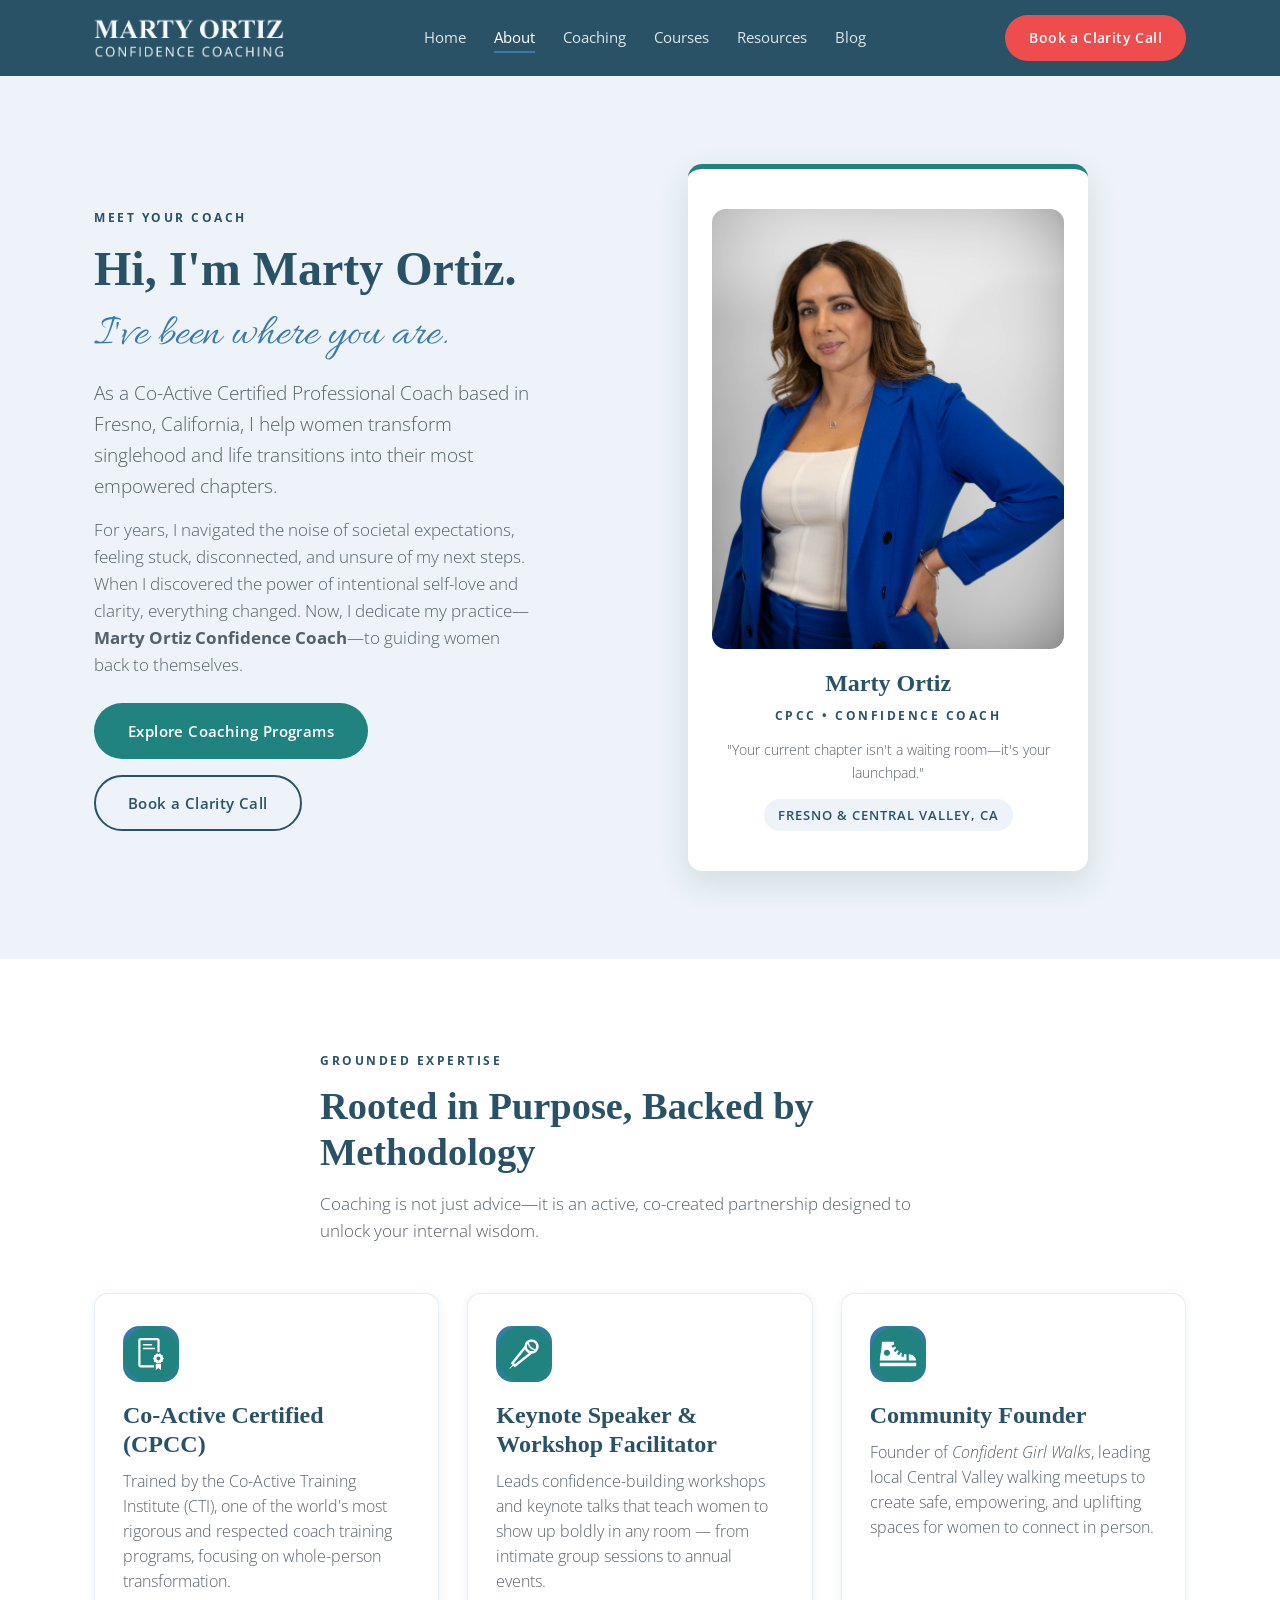
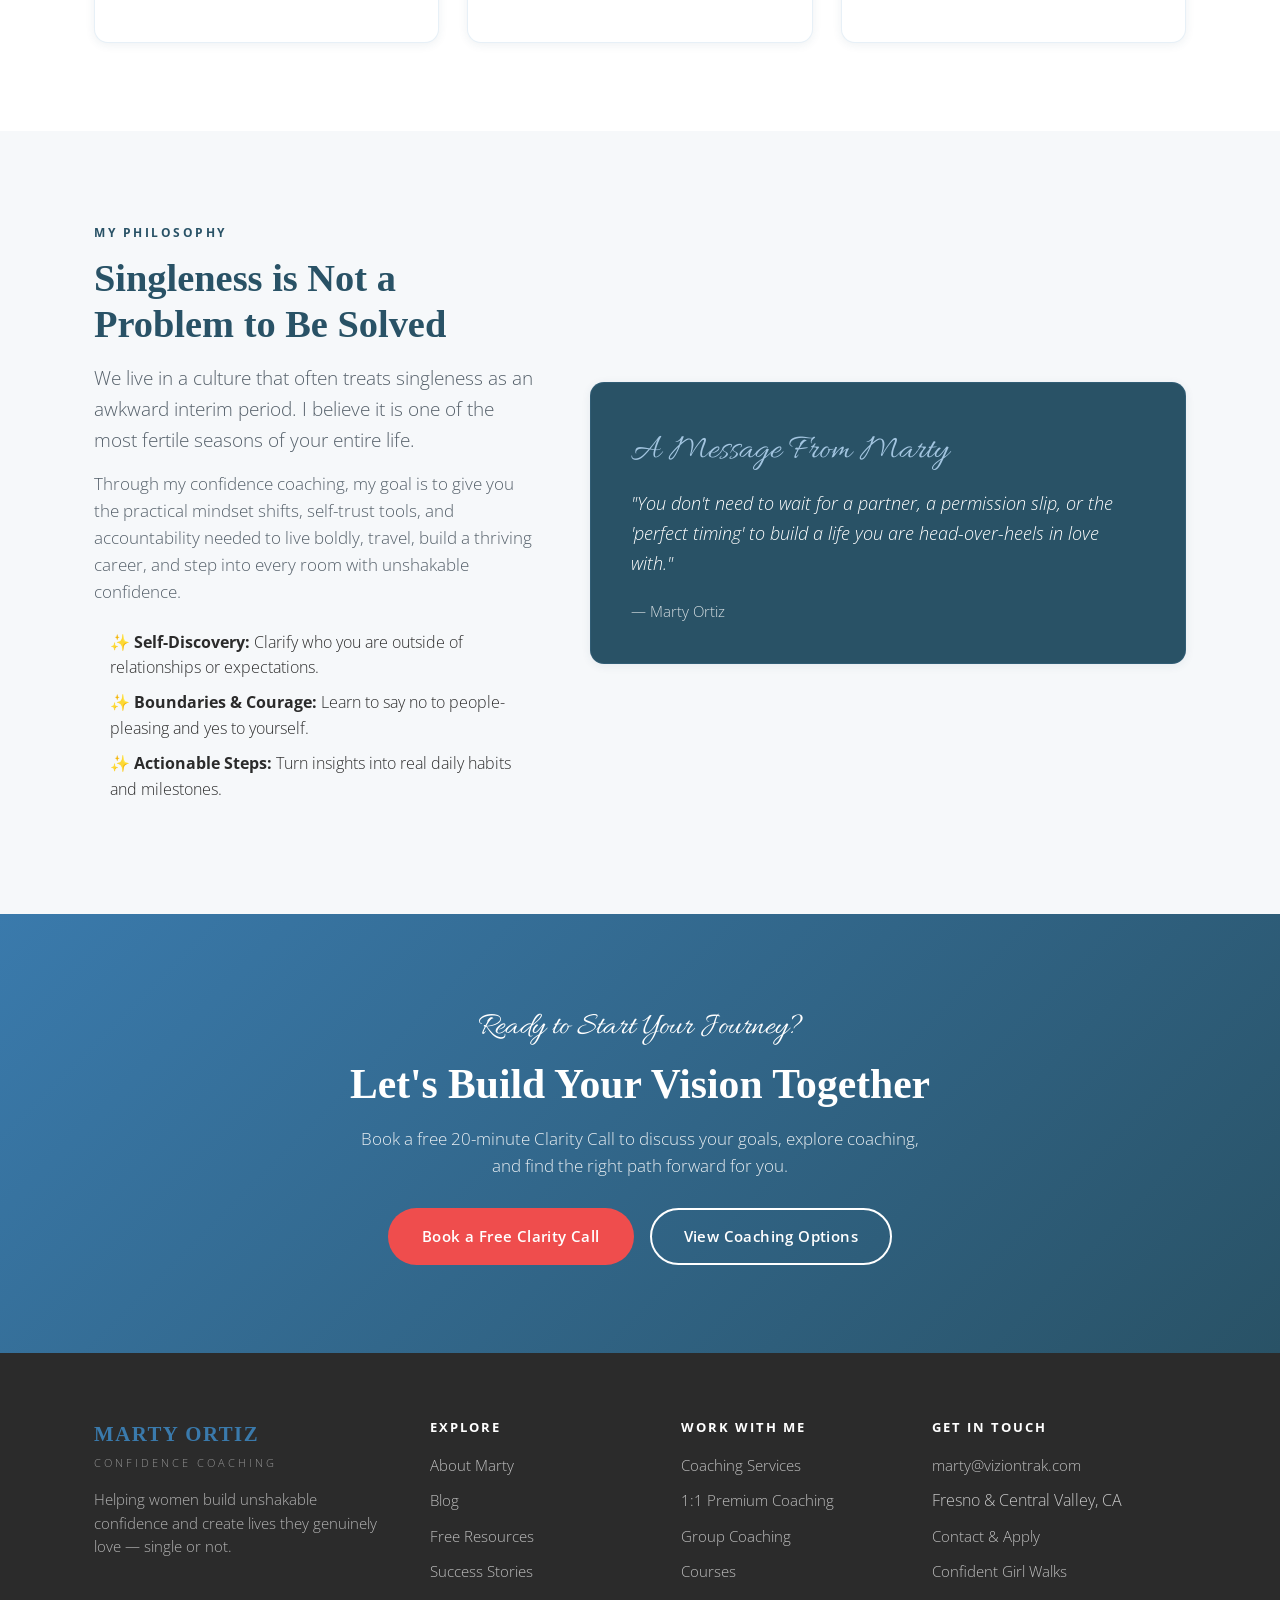
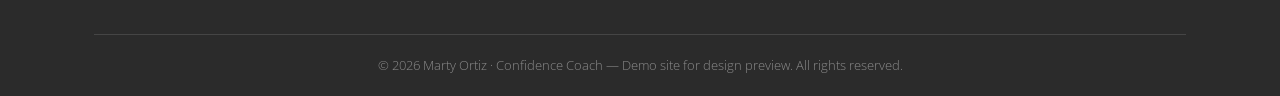
==== demo/about.html @ 08d88bb3 "Add Vizion Trak website" ====
<!DOCTYPE html>
<html lang="en">
<head>
    <meta charset="UTF-8">
    <meta name="viewport" content="width=device-width, initial-scale=1.0">
    <link rel="icon" type="image/png" href="images/Asset 4@300x.png">
    <title>About Marty Ortiz | Co-Active Certified Confidence Coach | Confidence Coach</title>
    <meta name="description" content="Meet Marty Ortiz, Co-Active Certified Professional Coach and founder of Confident Girl Walks in Central Valley, CA.">
    <link rel="preconnect" href="https://fonts.googleapis.com">
    <link rel="preconnect" href="https://fonts.gstatic.com" crossorigin>
    <link href="https://fonts.googleapis.com/css2?family=Open+Sans:wght@300;400;600;700&family=Allura&display=swap" rel="stylesheet">
    <link rel="stylesheet" href="css/styles.css">
</head>
<body>

    <!-- ============ Shared header (identical markup on every page) ============ -->
    <header class="site-header" id="siteHeader">
        <div class="container header-inner">
            <a href="index.html" class="brand">
                <img src="images/Asset 4@300x.png" alt="Marty Ortiz Confidence Coaching" class="brand-logo">
            </a>

            <nav class="main-nav" id="mainNav" aria-label="Main navigation">
                <ul>
                    <li><a href="index.html" class="nav-link">Home</a></li>
                    <li><a href="about.html" class="nav-link">About</a></li>
                    <li><a href="coaching.html" class="nav-link">Coaching</a></li>
                    <li><a href="courses.html" class="nav-link">Courses</a></li>
                    <li><a href="resources.html" class="nav-link">Resources</a></li>
                    <li><a href="blog.html" class="nav-link">Blog</a></li>
                    <li class="nav-cta-mobile"><a href="contact.html" class="btn btn-primary btn-sm">Book a Clarity Call</a></li>
                </ul>
            </nav>

            <div class="header-actions">
                <a href="contact.html" class="btn btn-primary btn-nav">Book a Clarity Call</a>
                <button class="nav-toggle" id="navToggle" aria-label="Toggle navigation menu" aria-expanded="false" aria-controls="mainNav">
                    <span></span><span></span><span></span>
                </button>
            </div>
        </div>
    </header>

    <main>
        <!-- ABOUT HERO SECTION -->
        <section class="section bg-light hero-about">
            <div class="container">
                <div class="split">
                    <div class="hero-content">
                        <span class="eyebrow">Meet Your Coach</span>
                        <h1>Hi, I'm Marty Ortiz. <br><span class="accent-script" style="font-size:2.8rem;">I've been where you are.</span></h1>
                        <p class="lead">As a Co-Active Certified Professional Coach based in Fresno, California, I help women transform singlehood and life transitions into their most empowered chapters.</p>
                        <p>For years, I navigated the noise of societal expectations, feeling stuck, disconnected, and unsure of my next steps. When I discovered the power of intentional self-love and clarity, everything changed. Now, I dedicate my practice—<strong>Marty Ortiz Confidence Coach</strong>—to guiding women back to themselves.</p>
                        <div class="hero-ctas" style="margin-top: 1.5rem;">
                            <a href="coaching.html" class="btn btn-teal">Explore Coaching Programs</a>
                            <a href="contact.html" class="btn btn-outline">Book a Clarity Call</a>
                        </div>
                    </div>
                    <div style="display:flex; justify-content:center; align-items:center;">
                        <div class="portrait-card" style="width:100%; max-width:400px; padding: 40px 24px; text-align:center; background: var(--bg-white); border-radius: var(--radius); box-shadow: var(--shadow-md); border-top: 5px solid var(--accent-teal);">
                            <img src="images/Marty Ortiz Headshots-41.jpg" alt="Headshot of Marty Ortiz, Confidence Coach" style="width: 100%; height: auto; border-radius: var(--radius); display: block; margin: 0 0 20px;">
                            <h3 style="margin-bottom: 4px;">Marty Ortiz</h3>
                            <p class="eyebrow" style="margin-bottom: 12px;">CPCC • Confidence Coach</p>
                            <p style="font-size:0.9rem; color:var(--text-light); margin-bottom:15px;">"Your current chapter isn't a waiting room—it's your launchpad."</p>
                            <span class="badge" style="background:var(--bg-light); color:var(--primary-dark); font-weight:600; padding:6px 14px; border-radius:20px; font-size:0.8rem;">Fresno & Central Valley, CA</span>
                        </div>
                    </div>
                </div>
            </div>
        </section>

        <!-- CREDENTIALS & VALUES -->
        <section class="section">
            <div class="container">
                <div class="section-title reveal">
                    <span class="eyebrow">Grounded Expertise</span>
                    <h2>Rooted in Purpose, Backed by Methodology</h2>
                    <p>Coaching is not just advice—it is an active, co-created partnership designed to unlock your internal wisdom.</p>
                </div>
                <div class="grid grid-3">
                    <div class="card reveal">
                        <div class="card-icon"><img src="images/graduate-diploma-svgrepo-com (1).svg" alt="Co-Active Certified credential"></div>
                        <h3>Co-Active Certified (CPCC)</h3>
                        <p>Trained by the Co-Active Training Institute (CTI), one of the world's most rigorous and respected coach training programs, focusing on whole-person transformation.</p>
                    </div>
                    <div class="card reveal">
                        <div class="card-icon"><img src="images/microphone-svgrepo-com (1).svg" alt="Keynote speaker microphone"></div>
                        <h3>Keynote Speaker &amp; Workshop Facilitator</h3>
                        <p>Leads confidence-building workshops and keynote talks that teach women to show up boldly in any room &mdash; from intimate group sessions to annual events.</p>
                    </div>
                    <div class="card reveal">
                        <div class="card-icon"><img src="images/shoe-svgrepo-com (1).svg" alt="Community walking shoe"></div>
                        <h3>Community Founder</h3>
                        <p>Founder of <em>Confident Girl Walks</em>, leading local Central Valley walking meetups to create safe, empowering, and uplifting spaces for women to connect in person.</p>
                    </div>
                </div>
            </div>
        </section>

        <!-- MY PHILOSOPHY -->
        <section class="section bg-offwhite">
            <div class="container">
                <div class="split reveal" style="align-items:center;">
                    <div>
                        <span class="eyebrow">My Philosophy</span>
                        <h2>Singleness is Not a Problem to Be Solved</h2>
                        <p class="lead">We live in a culture that often treats singleness as an awkward interim period. I believe it is one of the most fertile seasons of your entire life.</p>
                        <p>Through my confidence coaching, my goal is to give you the practical mindset shifts, self-trust tools, and accountability needed to live boldly, travel, build a thriving career, and step into every room with unshakable confidence.</p>
                        <ul style="margin: 1.5rem 0; padding-left: 1rem;">
                            <li style="margin-bottom:0.6rem;">✨ <strong>Self-Discovery:</strong> Clarify who you are outside of relationships or expectations.</li>
                            <li style="margin-bottom:0.6rem;">✨ <strong>Boundaries & Courage:</strong> Learn to say no to people-pleasing and yes to yourself.</li>
                            <li style="margin-bottom:0.6rem;">✨ <strong>Actionable Steps:</strong> Turn insights into real daily habits and milestones.</li>
                        </ul>
                    </div>
                    <div>
                        <div class="card reveal" style="background:var(--brand-dark-navy); color:white; padding:40px;">
                            <span class="accent-script" style="font-size:2.2rem; color:#a3c5e0; display:block; margin-bottom:10px;">A Message From Marty</span>
                            <blockquote style="font-size:1.1rem; line-height:1.7; font-style:italic; margin-bottom:20px;">
                                "You don't need to wait for a partner, a permission slip, or the 'perfect timing' to build a life you are head-over-heels in love with."
                            </blockquote>
                            <p style="color:rgba(255,255,255,0.8); font-size:0.95rem; margin:0;">— Marty Ortiz</p>
                        </div>
                    </div>
                </div>
            </div>
        </section>

        <!-- CALL TO ACTION -->
        <section class="section bg-teal cta-final text-center">
            <div class="container">
                <span class="accent-script">Ready to Start Your Journey?</span>
                <h2>Let's Build Your Vision Together</h2>
                <p>Book a free 20-minute Clarity Call to discuss your goals, explore coaching, and find the right path forward for you.</p>
                <div class="cta-buttons">
                    <a href="contact.html" class="btn btn-accent">Book a Free Clarity Call</a>
                    <a href="coaching.html" class="btn btn-outline" style="color:white; border-color:white;">View Coaching Options</a>
                </div>
            </div>
        </section>
    </main>

    <!-- ============ Shared footer (identical markup on every page) ============ -->
    <footer class="site-footer">
        <div class="container">
            <div class="footer-grid">
                <div>
                    <div class="footer-brand-name">Marty Ortiz</div>
                    <div class="footer-brand-tag">Confidence Coaching</div>
                    <p>Helping women build unshakable confidence and create lives they genuinely love &mdash; single or not.</p>
                </div>
                <div>
                    <div class="footer-heading">Explore</div>
                    <ul class="footer-links">
                        <li><a href="about.html">About Marty</a></li>
                        <li><a href="blog.html">Blog</a></li>
                        <li><a href="resources.html">Free Resources</a></li>
                        <li><a href="success-stories.html">Success Stories</a></li>
                    </ul>
                </div>
                <div>
                    <div class="footer-heading">Work With Me</div>
                    <ul class="footer-links">
                        <li><a href="coaching.html">Coaching Services</a></li>
                        <li><a href="coaching-1on1.html">1:1 Premium Coaching</a></li>
                        <li><a href="coaching-group.html">Group Coaching</a></li>
                        <li><a href="courses.html">Courses</a></li>
                    </ul>
                </div>
                <div>
                    <div class="footer-heading">Get In Touch</div>
                    <ul class="footer-links">
                        <li><a href="mailto:marty@viziontrak.com">marty@viziontrak.com</a></li>
                        <li>Fresno &amp; Central Valley, CA</li>
                        <li><a href="contact.html">Contact &amp; Apply</a></li>
                        <li><a href="confident-girl-walks.html">Confident Girl Walks</a></li>
                    </ul>
                </div>
            </div>
            <div class="footer-bottom">
                &copy; <span class="js-year">2026</span> Marty Ortiz &middot; Confidence Coach &mdash; Demo site for design preview. All rights reserved.
            </div>
        </div>
    </footer>

    <script src="js/main.js"></script>
</body>
</html>
---- demo/css/styles.css ----
/* ============================================================
   VIZION TRAK - MARTY ORTIZ CONFIDENCE COACHING (DEMO)
   Design system built from design.md brand tokens
   ------------------------------------------------------------
   Primary Blue #3a7aac | Deep Teal #218380 | Charcoal #2b2b2b
   Dark Navy  #295266 | Vibrant Red #ef4d4d
   Headings: Times New Roman Bold
   Body:     Open Sans Light / Regular
   Accent:   Allura
   ============================================================ */

:root {
    /* Brand palette */
    --brand-primary-blue: #3a7aac;
    --brand-deep-teal: #218380;
    --brand-charcoal: #2b2b2b;
    --brand-dark-navy: #295266;
    --brand-vibrant-red: #ef4d4d;

    /* Semantic aliases */
    --primary: var(--brand-primary-blue);
    --primary-dark: var(--brand-dark-navy);
    --accent: var(--brand-vibrant-red);
    --accent-teal: var(--brand-deep-teal);
    --text-main: var(--brand-charcoal);
    --text-light: #55606a;
    --bg-white: #ffffff;
    --bg-offwhite: #f6f8fa;
    --bg-light: #edf3f8;

    /* Typography */
    --font-heading: 'Times New Roman', Georgia, serif;
    --font-body: 'Open Sans', 'Segoe UI', Tahoma, Geneva, Verdana, sans-serif;
    --font-accent: 'Allura', 'Brush Script MT', cursive;

    /* Layout & effects */
    --container: 1140px;
    --radius: 14px;
    --shadow-sm: 0 2px 10px rgba(41, 82, 102, 0.08);
    --shadow-md: 0 12px 32px rgba(41, 82, 102, 0.14);
    --transition: all 0.25s ease;
}

/* ---------- Cross-Document View Transitions (per transitions-guide.md) ---------- */
@media (prefers-reduced-motion: no-preference) {
    @view-transition {
        navigation: auto;
    }

    /* Fixed header navigation during transitions */
    .site-header {
        view-transition-name: site-header;
    }

    /* Animate main content container across page loads */
    main {
        view-transition-name: page-content;
    }

    ::view-transition-group(page-content) {
        animation-duration: 0.4s;
        animation-timing-function: cubic-bezier(0.4, 0, 0.2, 1);
    }

    ::view-transition-old(page-content) {
        animation-name: page-slide-out;
    }

    ::view-transition-new(page-content) {
        animation-name: page-slide-in;
    }

    /* Shared Element Morph Transitions */
    .hero-portrait, .portrait-card {
        view-transition-name: marty-portrait;
    }

    .blog-thumb-featured, .blog-post-hero-thumb {
        view-transition-name: featured-blog-image;
    }

    @keyframes page-slide-out {
        from {
            opacity: 1;
            transform: translateY(0);
        }
        to {
            opacity: 0;
            transform: translateY(-12px);
        }
    }

    @keyframes page-slide-in {
        from {
            opacity: 0;
            transform: translateY(16px);
        }
        to {
            opacity: 1;
            transform: translateY(0);
        }
    }
}

/* ---------- Reset & base ---------- */
* { margin: 0; padding: 0; box-sizing: border-box; }

html { scroll-behavior: smooth; }

body {
    font-family: var(--font-body);
    font-weight: 300;
    color: var(--text-main);
    line-height: 1.6;
    background-color: var(--bg-white);
}

img { max-width: 100%; display: block; }

a { color: var(--primary-dark); text-decoration: none; transition: var(--transition); }
a:hover { color: var(--primary); }

ul { list-style: none; }

/* ---------- Typography ---------- */
h1, h2, h3, h4 {
    font-family: var(--font-heading);
    font-weight: 700;
    color: var(--primary-dark);
    line-height: 1.2;
    margin-bottom: 1rem;
}
h1 { font-size: 3rem; }
h2 { font-size: 2.4rem; }
h3 { font-size: 1.5rem; }
h4 { font-size: 1.15rem; }

p { margin-bottom: 1rem; font-size: 1.05rem; color: var(--text-light); }

.accent-script {
    font-family: var(--font-accent);
    color: var(--primary);
    font-weight: 400;
}

.eyebrow {
    display: inline-block;
    font-size: 0.78rem;
    font-weight: 700;
    letter-spacing: 2.5px;
    text-transform: uppercase;
    color: var(--primary-dark);
    margin-bottom: 0.75rem;
}

.lead { font-size: 1.2rem; }

/* ---------- Layout ---------- */
.container {
    width: 100%;
    max-width: var(--container);
    margin: 0 auto;
    padding: 0 24px;
}

.section { padding: 88px 0; }
.section-alt { background-color: var(--bg-offwhite); }
.section-teal { background-color: var(--accent-teal); }
.section-teal h2, .section-teal h3 { color: #ffffff; }
.section-teal p { color: rgba(255, 255, 255, 0.9); }

.section-header {
    max-width: 640px;
    margin: 0 auto 3rem;
    text-align: center;
}

.grid { display: grid; gap: 28px; }
.grid-2 { grid-template-columns: repeat(2, 1fr); }
.grid-3 { grid-template-columns: repeat(3, 1fr); }
.grid-4 { grid-template-columns: repeat(4, 1fr); }

/* ---------- Buttons ---------- */
.btn {
    display: inline-block;
    padding: 14px 32px;
    border-radius: 50px;
    font-family: var(--font-body);
    font-size: 0.95rem;
    font-weight: 600;
    letter-spacing: 0.4px;
    text-align: center;
    cursor: pointer;
    border: 2px solid transparent;
    transition: var(--transition);
}

.btn-primary { background-color: var(--accent); color: #ffffff; }
.btn-primary:hover {
    background-color: #d93e3e;
    color: #ffffff;
    transform: translateY(-2px);
    box-shadow: 0 8px 20px rgba(239, 77, 77, 0.35);
}

.btn-secondary { background-color: var(--primary); color: #ffffff; }
.btn-secondary:hover {
    background-color: #2d608a;
    color: #ffffff;
    transform: translateY(-2px);
    box-shadow: 0 8px 20px rgba(58, 122, 172, 0.35);
}

.btn-ghost { background-color: transparent; color: #ffffff; border-color: rgba(255, 255, 255, 0.7); }
.btn-ghost:hover { background-color: rgba(255, 255, 255, 0.12); color: #ffffff; }

.btn-outline { background-color: transparent; color: var(--primary-dark); border-color: var(--primary-dark); }
.btn-outline:hover { background-color: var(--primary-dark); color: #ffffff; }

/* Brand button variants (Chunk 9 - used across sub-pages) */
.btn-teal { background-color: var(--accent-teal); color: #ffffff; }
.btn-teal:hover { background-color: var(--primary-dark); color: #ffffff; transform: translateY(-2px); box-shadow: var(--shadow-md); }
.btn-accent { background-color: var(--accent); color: #ffffff; }
.btn-accent:hover { background-color: #d63838; color: #ffffff; transform: translateY(-2px); box-shadow: var(--shadow-md); }

.btn-sm { padding: 10px 22px; font-size: 0.85rem; }

/* ---------- Cards ---------- */
.card {
    background: var(--bg-white);
    border-radius: var(--radius);
    box-shadow: var(--shadow-sm);
    padding: 32px 28px;
    border: 1px solid rgba(93, 154, 201, 0.15);
    transition: var(--transition);
}
.card:hover { transform: translateY(-6px); box-shadow: var(--shadow-md); }

.card-icon {
    width: 56px;
    height: 56px;
    border-radius: 16px;
    display: flex;
    align-items: center;
    justify-content: center;
    background: linear-gradient(135deg, var(--primary), var(--accent-teal));
    margin-bottom: 1.2rem;
    color: #ffffff;
}
.card-icon svg { width: 28px; height: 28px; }
.card-icon img {
    width: 100%;
    height: 100%;
    object-fit: cover;
    display: block;
    border-radius: inherit;
}

.card-media {
    margin: -32px -28px 24px;
    height: auto;
    aspect-ratio: 16 / 9;
    min-height: 160px;
    overflow: hidden;
    border-radius: var(--radius) var(--radius) 0 0;
    background: linear-gradient(135deg, var(--primary), var(--accent-teal));
}
.card-media img { width: 100%; height: 100%; object-fit: cover; display: block; }

.card h3 { margin-bottom: 0.6rem; }
.card p { font-size: 0.98rem; }
.card-link {
    display: inline-block;
    margin-top: 0.6rem;
    font-weight: 600;
    font-size: 0.92rem;
    color: var(--accent-teal);
}
.card-link:hover { color: var(--accent); }


/* ---------- Eyebrow variant on dark backgrounds ---------- */
.eyebrow-light { color: #9fc6e8; }

/* ---------- Header / Navigation ---------- */
.site-header {
    position: sticky;
    top: 0;
    z-index: 100;
    background-color: var(--primary-dark);
    transition: var(--transition);
}
.site-header.scrolled { box-shadow: 0 4px 18px rgba(0, 0, 0, 0.25); }

.header-inner {
    display: flex;
    align-items: center;
    justify-content: space-between;
    gap: 24px;
    height: 76px;
}

.brand { display: flex; align-items: center; line-height: 1.15; text-decoration: none; }
.brand-logo {
    height: 44px;
    width: auto;
    display: block;
}
.brand-name {
    font-family: var(--font-heading);
    font-size: 1.45rem;
    font-weight: 700;
    letter-spacing: 1.5px;
    text-transform: uppercase;
    color: #ffffff;
}
.brand-tag {
    font-size: 0.62rem;
    font-weight: 400;
    letter-spacing: 3px;
    text-transform: uppercase;
    color: var(--primary);
}
.brand:hover .brand-name { color: #ffffff; }

.main-nav ul { display: flex; gap: 28px; align-items: center; }
.nav-link {
    color: rgba(255, 255, 255, 0.85);
    font-size: 0.92rem;
    font-weight: 400;
    position: relative;
    padding: 6px 0;
}
.nav-link::after {
    content: '';
    position: absolute;
    left: 0;
    bottom: 0;
    width: 0;
    height: 2px;
    background-color: var(--primary);
    transition: var(--transition);
}
.nav-link:hover, .nav-link.active { color: #ffffff; }
.nav-link:hover::after, .nav-link.active::after { width: 100%; }

.header-actions { display: flex; align-items: center; gap: 16px; }
.btn-nav { padding: 10px 22px; font-size: 0.85rem; }
.nav-cta-mobile { display: none; }

.nav-toggle {
    display: none;
    flex-direction: column;
    justify-content: center;
    gap: 5px;
    width: 44px;
    height: 44px;
    background: transparent;
    border: none;
    cursor: pointer;
    padding: 8px;
}
.nav-toggle span {
    display: block;
    height: 2px;
    width: 100%;
    background-color: #ffffff;
    border-radius: 2px;
    transition: var(--transition);
}
.nav-toggle.open span:nth-child(1) { transform: translateY(7px) rotate(45deg); }
.nav-toggle.open span:nth-child(2) { opacity: 0; }
.nav-toggle.open span:nth-child(3) { transform: translateY(-7px) rotate(-45deg); }

/* ---------- Hero ---------- */
.hero {
    background: linear-gradient(135deg, var(--primary-dark) 0%, var(--primary) 100%);
    color: #ffffff;
    padding: 96px 0;
    position: relative;
    overflow: hidden;
}
.hero::after {
    content: '';
    position: absolute;
    right: -120px;
    top: -120px;
    width: 420px;
    height: 420px;
    border-radius: 50%;
    background: rgba(58, 122, 172, 0.25);
}
.hero-inner { position: relative; z-index: 1; max-width: 720px; }
.hero h1 { color: #ffffff; margin-bottom: 1.2rem; }
.hero p { color: rgba(255, 255, 255, 0.88); }
.hero .lead { font-size: 1.15rem; }
.hero-ctas { display: flex; gap: 16px; flex-wrap: wrap; margin-top: 1.8rem; }

/* ---------- Footer ---------- */
.site-footer { background-color: var(--brand-charcoal); color: rgba(255, 255, 255, 0.75); }
.footer-grid {
    display: grid;
    grid-template-columns: 1.4fr 1fr 1fr 1.2fr;
    gap: 40px;
    padding: 64px 0 40px;
}
.footer-brand-name {
    font-family: var(--font-heading);
    font-size: 1.3rem;
    font-weight: 700;
    letter-spacing: 1.5px;
    text-transform: uppercase;
    color: var(--primary);
    margin-bottom: 4px;
}
.footer-brand-tag {
    font-size: 0.7rem;
    letter-spacing: 3px;
    text-transform: uppercase;
    color: rgba(255, 255, 255, 0.5);
    margin-bottom: 1rem;
}
.site-footer p { font-size: 0.92rem; color: rgba(255, 255, 255, 0.65); }
.footer-heading {
    font-family: var(--font-body);
    font-size: 0.8rem;
    font-weight: 700;
    letter-spacing: 2px;
    text-transform: uppercase;
    color: #ffffff;
    margin-bottom: 1rem;
}
.footer-links li { margin-bottom: 0.6rem; }
.footer-links a { color: rgba(255, 255, 255, 0.7); font-size: 0.92rem; }
.footer-links a:hover { color: var(--primary); }
.footer-bottom {
    border-top: 1px solid rgba(255, 255, 255, 0.12);
    padding: 20px 0;
    text-align: center;
    font-size: 0.82rem;
    color: rgba(255, 255, 255, 0.45);
}

/* ---------- Forms ---------- */
.form-group { margin-bottom: 1.2rem; }
.form-group label {
    display: block;
    font-size: 0.85rem;
    font-weight: 600;
    color: var(--primary-dark);
    margin-bottom: 0.4rem;
}
.form-control {
    width: 100%;
    padding: 13px 16px;
    font-family: var(--font-body);
    font-size: 0.95rem;
    font-weight: 400;
    color: var(--text-main);
    background: var(--bg-white);
    border: 1.5px solid #d5dfe8;
    border-radius: 10px;
    transition: var(--transition);
}
.form-control:focus {
    outline: none;
    border-color: var(--primary);
    box-shadow: 0 0 0 3px rgba(58, 122, 172, 0.18);
}
textarea.form-control { resize: vertical; min-height: 120px; }
.form-note { font-size: 0.8rem; color: var(--text-light); }
.form-success {
    display: none;
    background: #e7f6f3;
    border: 1px solid var(--accent-teal);
    color: #155e57;
    padding: 16px 20px;
    border-radius: 10px;
    font-size: 0.95rem;
}
.form-success.show { display: block; }

/* ---------- Scroll reveal ---------- */
.reveal {
    opacity: 0;
    transform: translateY(28px);
    transition: opacity 0.6s ease, transform 0.6s ease;
}
.reveal.visible { opacity: 1; transform: translateY(0); }
.reveal-delay-1 { transition-delay: 0.12s; }
.reveal-delay-2 { transition-delay: 0.24s; }

@media (prefers-reduced-motion: reduce) {
    .reveal { opacity: 1; transform: none; transition: none; }
    html { scroll-behavior: auto; }
}

/* ---------- Utilities ---------- */
.text-center { text-align: center; }
.mt-1 { margin-top: 1rem; }
.mt-2 { margin-top: 2rem; }
.mt-3 { margin-top: 3rem; }
.mb-0 { margin-bottom: 0; }

/* ---------- Responsive ---------- */
@media (max-width: 960px) {
    .grid-4 { grid-template-columns: repeat(2, 1fr); }
    .grid-3 { grid-template-columns: repeat(2, 1fr); }
    .footer-grid { grid-template-columns: repeat(2, 1fr); }
}

@media (max-width: 768px) {
    h1 { font-size: 2.2rem; }
    h2 { font-size: 1.9rem; }
    .section { padding: 64px 0; }

    .main-nav {
        position: absolute;
        top: 76px;
        left: 0;
        right: 0;
        background-color: var(--primary-dark);
        border-top: 1px solid rgba(255, 255, 255, 0.12);
        max-height: 0;
        overflow: hidden;
        transition: max-height 0.3s ease;
    }
    .main-nav.open { max-height: 480px; }
    .main-nav ul { flex-direction: column; align-items: flex-start; gap: 0; padding: 12px 24px 22px; }
    .main-nav li { width: 100%; }
    .nav-link { display: block; padding: 12px 0; }
    .nav-cta-mobile { display: block; margin-top: 10px; }
    .nav-toggle { display: flex; }
    .btn-nav { display: none; }

    .hero { padding: 72px 0; }
    .grid-2, .grid-3, .grid-4 { grid-template-columns: 1fr; }
    .footer-grid { grid-template-columns: 1fr; gap: 28px; padding: 48px 0 32px; }
}


/* ============================================================
   CHUNK 1 - HOME PAGE COMPONENTS
   ============================================================ */

/* ---------- Hero grid + portrait ---------- */
.hero-grid {
    display: grid;
    grid-template-columns: 1.1fr 0.9fr;
    gap: 48px;
    align-items: center;
    position: relative;
    z-index: 1;
}
.hero-portrait { max-width: 380px; justify-self: center; position: relative; }
.hero-portrait::before {
    content: '';
    position: absolute;
    inset: 18px -18px -18px 18px;
    border: 3px solid rgba(255, 255, 255, 0.35);
    border-radius: 20px;
    z-index: 0;
}
.portrait-frame {
    border-radius: 20px;
    overflow: hidden;
    box-shadow: 0 24px 60px rgba(0, 0, 0, 0.3);
    position: relative;
    z-index: 1;
}
.portrait-frame svg, .portrait-frame img { display: block; width: 100%; height: auto; }

/* ---------- Trust strip ---------- */
.trust-strip {
    background-color: var(--bg-light);
    border-bottom: 1px solid rgba(93, 154, 201, 0.2);
}
.trust-strip-inner {
    display: grid;
    grid-template-columns: repeat(4, 1fr);
    gap: 24px;
    padding: 28px 0;
    text-align: center;
}
.trust-item .trust-value {
    font-family: var(--font-heading);
    font-weight: 700;
    font-size: 1.25rem;
    color: var(--primary-dark);
}
.trust-item .trust-label {
    font-size: 0.78rem;
    letter-spacing: 1.5px;
    text-transform: uppercase;
    color: var(--text-light);
}

/* ---------- Split section (Meet Marty) ---------- */
.split {
    display: grid;
    grid-template-columns: 0.85fr 1.15fr;
    gap: 56px;
    align-items: center;
}
.split-portrait { max-width: 340px; margin: 0 auto; }

.check-list { margin: 0.4rem 0 1.2rem; }
.check-list li {
    position: relative;
    padding-left: 30px;
    margin-bottom: 0.55rem;
    font-size: 0.98rem;
    color: var(--text-main);
}
.check-list li::before {
    content: '';
    position: absolute;
    left: 0;
    top: 5px;
    width: 16px;
    height: 16px;
    border-radius: 50%;
    background-color: var(--accent-teal);
    background-image: url("data:image/svg+xml,%3Csvg xmlns='http://www.w3.org/2000/svg' viewBox='0 0 24 24' fill='none' stroke='white' stroke-width='3.5' stroke-linecap='round' stroke-linejoin='round'%3E%3Cpolyline points='20 6 9 17 4 12'/%3E%3C/svg%3E");
    background-size: 10px;
    background-repeat: no-repeat;
    background-position: center;
}

/* ---------- Testimonial slider ---------- */
.testimonial-slider {
    position: relative;
    max-width: 780px;
    margin: 0 auto;
    overflow: hidden;
}
.slider-track { display: flex; transition: transform 0.5s ease; }
.slider-slide { min-width: 100%; padding: 12px 56px 28px; text-align: center; }
.slider-slide .stars {
    color: #f4b400;
    font-size: 1.1rem;
    letter-spacing: 3px;
    margin-bottom: 1rem;
}
.slider-slide blockquote {
    font-family: var(--font-heading);
    font-size: 1.35rem;
    line-height: 1.5;
    color: var(--primary-dark);
    margin-bottom: 1.4rem;
}
.slider-slide .quote-author { font-weight: 600; color: var(--text-main); font-size: 0.95rem; }
.slider-slide .quote-tag {
    display: inline-block;
    margin-top: 4px;
    font-size: 0.75rem;
    font-weight: 700;
    letter-spacing: 1.5px;
    text-transform: uppercase;
    color: var(--accent-teal);
}
.slider-arrow {
    position: absolute;
    top: 42%;
    transform: translateY(-50%);
    width: 44px;
    height: 44px;
    border-radius: 50%;
    border: none;
    background: var(--bg-white);
    color: var(--primary-dark);
    font-size: 1rem;
    cursor: pointer;
    box-shadow: var(--shadow-sm);
    transition: var(--transition);
}
.slider-arrow:hover { background: var(--primary-dark); color: #ffffff; }
.slider-prev { left: 0; }
.slider-next { right: 0; }
.slider-dots { display: flex; justify-content: center; gap: 10px; margin-top: 0.5rem; }
.slider-dot {
    width: 10px;
    height: 10px;
    border-radius: 50%;
    border: none;
    background: rgba(41, 82, 102, 0.25);
    cursor: pointer;
    transition: var(--transition);
    padding: 0;
}
.slider-dot.active { background: var(--accent); transform: scale(1.25); }

/* ---------- Guide banner (lead magnet) ---------- */
.guide-banner {
    background: linear-gradient(135deg, var(--primary), var(--primary-dark));
    color: #ffffff;
}
.guide-grid {
    display: grid;
    grid-template-columns: 0.7fr 1.3fr;
    gap: 56px;
    align-items: center;
}
.guide-cover {
    max-width: 250px;
    margin: 0 auto;
    transform: rotate(-4deg);
    box-shadow: 0 20px 50px rgba(0, 0, 0, 0.35);
    border-radius: 6px;
    overflow: hidden;
}
.guide-cover svg { display: block; width: 100%; height: auto; }
.guide-banner h2 { color: #ffffff; }
.guide-banner p { color: rgba(255, 255, 255, 0.88); }
.optin-form { display: flex; gap: 12px; margin-top: 1.4rem; }
.optin-form .form-control { flex: 1; border: none; }
.optin-form .btn { white-space: nowrap; }
.guide-banner .form-success {
    background: rgba(255, 255, 255, 0.12);
    border-color: rgba(255, 255, 255, 0.4);
    color: #ffffff;
    margin-top: 1.2rem;
}
.form-control.form-error {
    border-color: var(--accent);
    box-shadow: 0 0 0 3px rgba(239, 77, 77, 0.2);
}

/* ---------- Blog teaser cards ---------- */
.blog-card { overflow: hidden; padding: 0; display: flex; flex-direction: column; }
.blog-thumb { height: 170px; position: relative; }
.blog-card .blog-thumb {
    height: auto;
    aspect-ratio: 16 / 9;
    min-height: 170px;
}
.thumb-1 { background: linear-gradient(135deg, #3a7aac, #295266); }
.thumb-2 { background: linear-gradient(135deg, #218380, #3a7aac); }
.thumb-3 { background: linear-gradient(135deg, #295266, #218380); }
.blog-thumb .blog-cat {
    position: absolute;
    top: 14px;
    left: 14px;
    background: rgba(255, 255, 255, 0.92);
    color: var(--primary-dark);
    font-size: 0.7rem;
    font-weight: 700;
    letter-spacing: 1.5px;
    text-transform: uppercase;
    padding: 5px 12px;
    border-radius: 20px;
}
.blog-body { padding: 24px 24px 28px; display: flex; flex-direction: column; flex: 1; }
.blog-body h3 { font-size: 1.2rem; margin-bottom: 0.5rem; }
.blog-body p { font-size: 0.92rem; flex: 1; }
.blog-meta {
    font-size: 0.78rem;
    color: var(--text-light);
    letter-spacing: 1px;
    text-transform: uppercase;
    margin-bottom: 0.6rem;
}

/* ---------- Final CTA ---------- */
.cta-final .accent-script { font-size: 2rem; display: block; margin-bottom: 0.4rem; color: #ffffff; }
.cta-final h2 { color: #ffffff; font-size: 2.6rem; }
.cta-final p { color: rgba(255, 255, 255, 0.9); max-width: 560px; margin-left: auto; margin-right: auto; }
.cta-buttons { display: flex; gap: 16px; justify-content: center; flex-wrap: wrap; margin-top: 1.8rem; }

/* ---------- Responsive (Chunk 1) ---------- */
@media (max-width: 900px) {
    .hero-grid { grid-template-columns: 1fr; gap: 40px; }
    .hero-portrait { max-width: 300px; }
    .split { grid-template-columns: 1fr; gap: 36px; }
}

/* ============================================================
   CHUNK 9 - CONSISTENCY ADDITIONS (review fixes)
   Utilities & components referenced by the sub-pages
   ============================================================ */

/* ---------- Section background utilities ---------- */
.bg-light { background-color: var(--bg-light); }
.bg-offwhite { background-color: var(--bg-offwhite); }
.bg-teal {
    background: linear-gradient(135deg, var(--primary), var(--primary-dark));
    background-color: var(--brand-deep-teal);
    color: #ffffff;
}
.bg-teal h1, .bg-teal h2, .bg-teal h3, .bg-teal h4 { color: #ffffff; }
.bg-teal p { color: rgba(255, 255, 255, 0.88); }

/* ---------- Section title wrapper ---------- */
.section-title { max-width: 640px; margin: 0 auto 3rem; }

/* ---------- Badges / pills ---------- */
.badge {
    display: inline-block;
    padding: 5px 14px;
    border-radius: 20px;
    font-size: 0.75rem;
    font-weight: 700;
    letter-spacing: 1px;
    text-transform: uppercase;
}

/* ---------- Filter chips (courses / blog / success stories) ---------- */
.filter-chip { border-radius: 30px; }
.filter-chip.active {
    background-color: var(--primary-dark);
    border-color: var(--primary-dark);
    color: #ffffff;
}

/* ---------- Star ratings (base style; slider context adds sizing) ---------- */
.stars { color: #f4b400; font-size: 1.1rem; letter-spacing: 3px; }

@media (max-width: 900px) {
    .guide-grid { grid-template-columns: 1fr; gap: 36px; text-align: center; }
    .optin-form { flex-direction: column; }
    .trust-strip-inner { grid-template-columns: repeat(2, 1fr); }
    .slider-arrow { display: none; }
    .slider-slide { padding: 12px 8px 28px; }
}
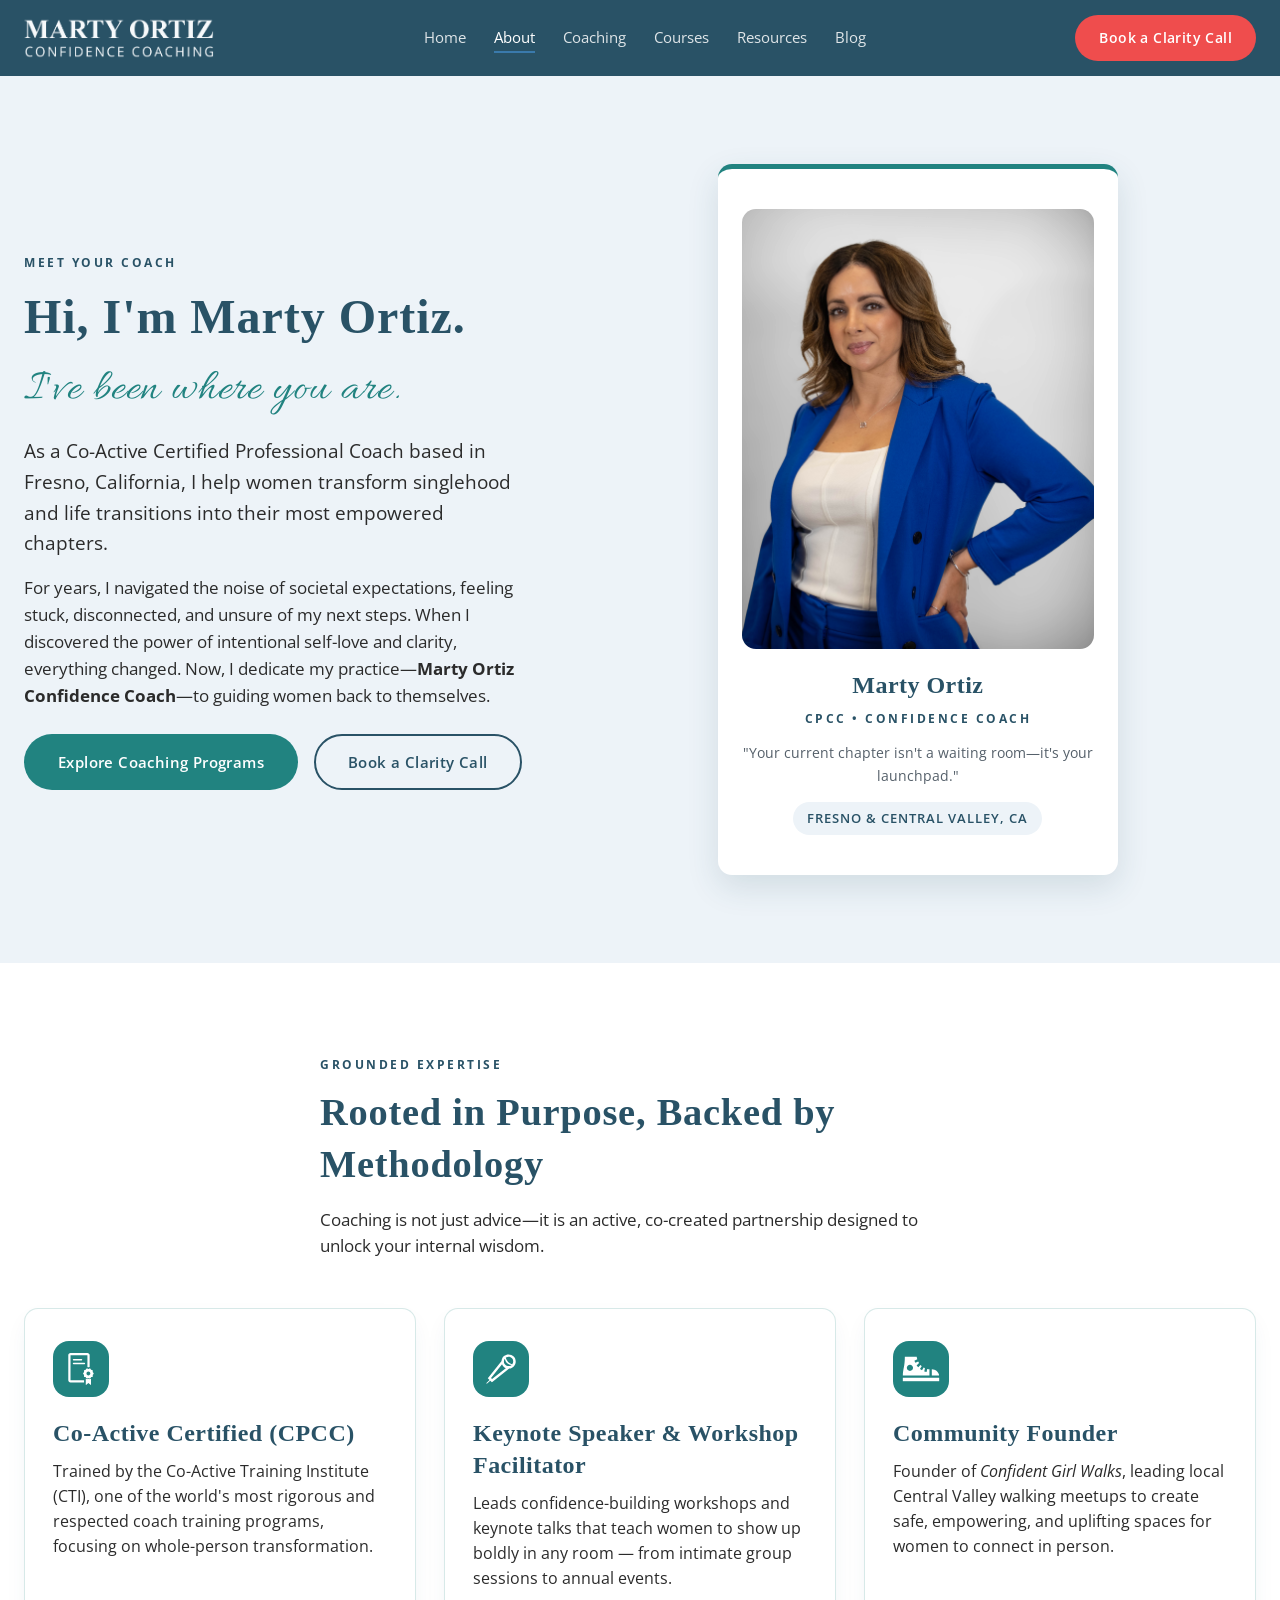
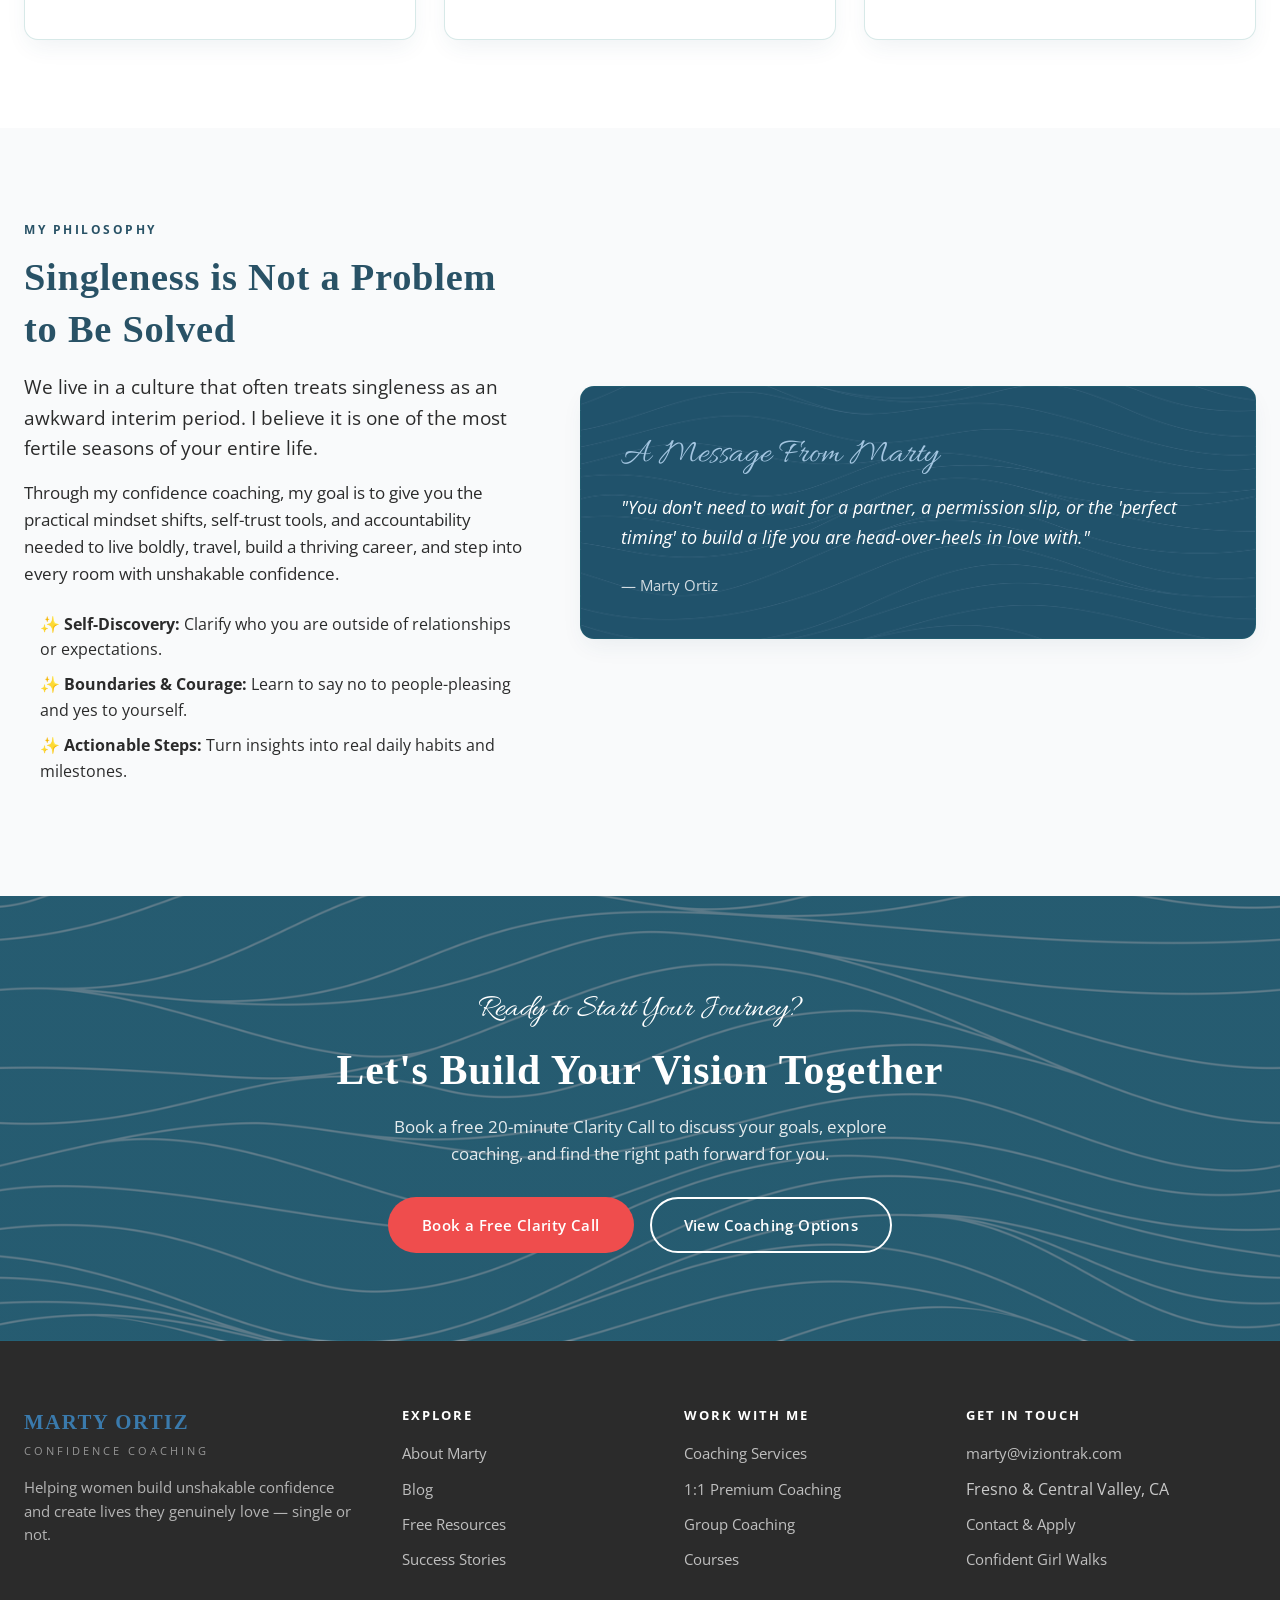
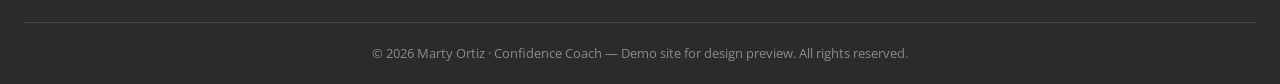
==== commit d579ccc9: "hero update" ====
--- a/demo/about.html
+++ b/demo/about.html
@@ -113,7 +113,7 @@
                         </ul>
                     </div>
                     <div>
-                        <div class="card reveal" style="background:var(--brand-dark-navy); color:white; padding:40px;">
+                        <div class="card reveal" style="background-color:var(--brand-dark-navy); background-image:linear-gradient(rgba(41,82,102,0.78), rgba(41,82,102,0.78)), url('images/navy-texture-bg.jpg'); background-size:cover; background-position:center; color:white; padding:40px;">
                             <span class="accent-script" style="font-size:2.2rem; color:#a3c5e0; display:block; margin-bottom:10px;">A Message From Marty</span>
                             <blockquote style="font-size:1.1rem; line-height:1.7; font-style:italic; margin-bottom:20px;">
                                 "You don't need to wait for a partner, a permission slip, or the 'perfect timing' to build a life you are head-over-heels in love with."
--- a/demo/css/styles.css
+++ b/demo/css/styles.css
@@ -25,7 +25,7 @@
     --text-main: var(--brand-charcoal);
     --text-light: #55606a;
     --bg-white: #ffffff;
-    --bg-offwhite: #f6f8fa;
+    --bg-offwhite: #F9FAFB;
     --bg-light: #edf3f8;
 
     /* Typography */
@@ -34,9 +34,9 @@
     --font-accent: 'Allura', 'Brush Script MT', cursive;
 
     /* Layout & effects */
-    --container: 1140px;
+    --container: 1368px;
     --radius: 14px;
-    --shadow-sm: 0 2px 10px rgba(41, 82, 102, 0.08);
+    --shadow-sm: 0 10px 25px -5px rgba(41, 82, 102, 0.08);
     --shadow-md: 0 12px 32px rgba(41, 82, 102, 0.14);
     --transition: all 0.25s ease;
 }
@@ -71,7 +71,7 @@
     }
 
     /* Shared Element Morph Transitions */
-    .hero-portrait, .portrait-card {
+    .hero-portrait, .hero-photo, .portrait-card {
         view-transition-name: marty-portrait;
     }
 
@@ -109,7 +109,7 @@
 
 body {
     font-family: var(--font-body);
-    font-weight: 300;
+    font-weight: 400;
     color: var(--text-main);
     line-height: 1.6;
     background-color: var(--bg-white);
@@ -127,7 +127,8 @@
     font-family: var(--font-heading);
     font-weight: 700;
     color: var(--primary-dark);
-    line-height: 1.2;
+    line-height: 1.35;
+    letter-spacing: 0.02em;
     margin-bottom: 1rem;
 }
 h1 { font-size: 3rem; }
@@ -135,12 +136,13 @@
 h3 { font-size: 1.5rem; }
 h4 { font-size: 1.15rem; }
 
-p { margin-bottom: 1rem; font-size: 1.05rem; color: var(--text-light); }
+p { margin-bottom: 1rem; font-size: 1.05rem; color: var(--text-main); }
 
 .accent-script {
     font-family: var(--font-accent);
-    color: var(--primary);
+    color: var(--accent-teal);
     font-weight: 400;
+    font-size: 1.6rem;
 }
 
 .eyebrow {
@@ -203,12 +205,12 @@
     box-shadow: 0 8px 20px rgba(239, 77, 77, 0.35);
 }
 
-.btn-secondary { background-color: var(--primary); color: #ffffff; }
+.btn-secondary { background-color: var(--accent-teal); color: #ffffff; }
 .btn-secondary:hover {
-    background-color: #2d608a;
+    background-color: var(--primary-dark);
     color: #ffffff;
     transform: translateY(-2px);
-    box-shadow: 0 8px 20px rgba(58, 122, 172, 0.35);
+    box-shadow: 0 8px 20px rgba(33, 131, 128, 0.35);
 }
 
 .btn-ghost { background-color: transparent; color: #ffffff; border-color: rgba(255, 255, 255, 0.7); }
@@ -231,7 +233,7 @@
     border-radius: var(--radius);
     box-shadow: var(--shadow-sm);
     padding: 32px 28px;
-    border: 1px solid rgba(93, 154, 201, 0.15);
+    border: 1px solid rgba(33, 131, 128, 0.18);
     transition: var(--transition);
 }
 .card:hover { transform: translateY(-6px); box-shadow: var(--shadow-md); }
@@ -243,7 +245,7 @@
     display: flex;
     align-items: center;
     justify-content: center;
-    background: linear-gradient(135deg, var(--primary), var(--accent-teal));
+    background: var(--accent-teal);
     margin-bottom: 1.2rem;
     color: #ffffff;
 }
@@ -263,9 +265,23 @@
     min-height: 160px;
     overflow: hidden;
     border-radius: var(--radius) var(--radius) 0 0;
-    background: linear-gradient(135deg, var(--primary), var(--accent-teal));
+    background: linear-gradient(135deg, var(--accent-teal), var(--primary-dark));
 }
 .card-media img { width: 100%; height: 100%; object-fit: cover; display: block; }
+
+/* Flat card variant — no box chrome; imagery + text float on tinted bg */
+.card--flat {
+    background: transparent;
+    border: none;
+    box-shadow: none;
+    padding: 0;
+}
+.card--flat:hover { transform: none; box-shadow: none; }
+.card--flat .card-media {
+    margin: 0 0 24px;
+    border-radius: var(--radius);
+    box-shadow: var(--shadow-sm);
+}
 
 .card h3 { margin-bottom: 0.6rem; }
 .card p { font-size: 0.98rem; }
@@ -280,7 +296,7 @@
 
 
 /* ---------- Eyebrow variant on dark backgrounds ---------- */
-.eyebrow-light { color: #9fc6e8; }
+.eyebrow-light { color: #9fc7c2; }
 
 /* ---------- Header / Navigation ---------- */
 .site-header {
@@ -374,23 +390,25 @@
 
 /* ---------- Hero ---------- */
 .hero {
-    background: linear-gradient(135deg, var(--primary-dark) 0%, var(--primary) 100%);
-    color: #ffffff;
-    padding: 96px 0;
+    background-image: url('../images/iStock-2278855256.jpg');
+    background-size: cover;
+    background-position: center 62%;
+    background-repeat: no-repeat;
+    background-color: var(--brand-dark-navy);
+    color: #ffffff;
+    padding: 128px 0;
     position: relative;
     overflow: hidden;
 }
-.hero::after {
+.hero::before {
     content: '';
     position: absolute;
-    right: -120px;
-    top: -120px;
-    width: 420px;
-    height: 420px;
-    border-radius: 50%;
-    background: rgba(58, 122, 172, 0.25);
-}
-.hero-inner { position: relative; z-index: 1; max-width: 720px; }
+    inset: 0;
+    /* Stronger navy on the left (over the text), lighter over Marty on the right */
+    background: linear-gradient(105deg, rgba(41, 82, 102, 0.88) 0%, rgba(41, 82, 102, 0.78) 45%, rgba(41, 82, 102, 0.45) 70%, rgba(41, 82, 102, 0.18) 100%);
+    pointer-events: none;
+}
+.hero-inner { position: relative; z-index: 1; }
 .hero h1 { color: #ffffff; margin-bottom: 1.2rem; }
 .hero p { color: rgba(255, 255, 255, 0.88); }
 .hero .lead { font-size: 1.15rem; }
@@ -533,7 +551,7 @@
     .nav-toggle { display: flex; }
     .btn-nav { display: none; }
 
-    .hero { padding: 72px 0; }
+    .hero { padding: 88px 0; }
     .grid-2, .grid-3, .grid-4 { grid-template-columns: 1fr; }
     .footer-grid { grid-template-columns: 1fr; gap: 28px; padding: 48px 0 32px; }
 }
@@ -546,13 +564,75 @@
 /* ---------- Hero grid + portrait ---------- */
 .hero-grid {
     display: grid;
-    grid-template-columns: 1.1fr 0.9fr;
-    gap: 48px;
+    grid-template-columns: 1fr 1fr;
+    grid-template-areas:
+        "inner photo"
+        "trust trust";
+    gap: 56px;
     align-items: center;
     position: relative;
     z-index: 1;
 }
-.hero-portrait { max-width: 380px; justify-self: center; position: relative; }
+.hero-inner { grid-area: inner; }
+.hero-photo { grid-area: photo; }
+.hero-trust { grid-area: trust; }
+
+/* Trust signals inside the hero — dark translucent panel so they read clearly over the busy bg image */
+.hero-trust {
+    display: grid;
+    grid-template-columns: repeat(4, 1fr);
+    gap: 24px;
+    padding: 22px 26px;
+    background: rgba(41, 82, 102, 0.86);
+    border: 1px solid rgba(255, 255, 255, 0.14);
+    border-radius: 16px;
+    box-shadow: 0 12px 34px rgba(0, 0, 0, 0.28);
+    text-align: center;
+}
+.hero-trust .trust-item .trust-value {
+    font-family: var(--font-heading);
+    font-weight: 700;
+    font-size: 1.25rem;
+    color: #ffffff;
+    text-shadow: 0 1px 3px rgba(0, 0, 0, 0.35);
+}
+.hero-trust .trust-item .trust-label {
+    font-size: 0.72rem;
+    letter-spacing: 1.5px;
+    text-transform: uppercase;
+    color: #ffffff;
+    text-shadow: 0 1px 3px rgba(0, 0, 0, 0.35);
+}
+
+/* Hero photo (right column) — framed, true <img> so the person is never cropped */
+.hero-photo {
+    max-width: 460px;
+    justify-self: end;
+    position: relative;
+}
+.hero-photo::before {
+    content: '';
+    position: absolute;
+    inset: 16px -16px -16px 16px;
+    border: 3px solid rgba(255, 255, 255, 0.25);
+    border-radius: 22px;
+    z-index: 0;
+}
+.hero-photo .portrait-frame {
+    border-radius: 22px;
+    overflow: hidden;
+    box-shadow: 0 28px 70px rgba(0, 0, 0, 0.35);
+    position: relative;
+    z-index: 1;
+}
+.hero-photo .portrait-frame img {
+    display: block;
+    width: 100%;
+    height: auto;
+    aspect-ratio: 4 / 5;
+    object-fit: cover;
+    object-position: 50% 20%;
+}
 .hero-portrait::before {
     content: '';
     position: absolute;
@@ -570,10 +650,23 @@
 }
 .portrait-frame svg, .portrait-frame img { display: block; width: 100%; height: auto; }
 
+/* Wide photo variant — full-bleed (non-transparent) hero photo */
+.hero-portrait--wide { max-width: 500px; }
+.hero-portrait--wide::before {
+    inset: 14px -14px -14px 14px;
+    border-radius: 16px;
+}
+.portrait-frame--photo { border-radius: 16px; }
+.portrait-frame--photo img {
+    aspect-ratio: 4 / 3;
+    object-fit: cover;
+    object-position: 35% 45%;
+}
+
 /* ---------- Trust strip ---------- */
 .trust-strip {
-    background-color: var(--bg-light);
-    border-bottom: 1px solid rgba(93, 154, 201, 0.2);
+    background-color: #F9FAFB;
+    border-bottom: 1px solid rgba(33, 131, 128, 0.15);
 }
 .trust-strip-inner {
     display: grid;
@@ -692,7 +785,7 @@
 
 /* ---------- Guide banner (lead magnet) ---------- */
 .guide-banner {
-    background: linear-gradient(135deg, var(--primary), var(--primary-dark));
+    background: var(--primary-dark);
     color: #ffffff;
 }
 .guide-grid {
@@ -769,8 +862,10 @@
 
 /* ---------- Responsive (Chunk 1) ---------- */
 @media (max-width: 900px) {
-    .hero-grid { grid-template-columns: 1fr; gap: 40px; }
-    .hero-portrait { max-width: 300px; }
+    .hero-grid { grid-template-columns: 1fr; gap: 40px; grid-template-areas: "inner" "photo" "trust"; }
+    .hero-photo { max-width: 100%; justify-self: center; }
+    .hero-photo::before { inset: 12px -10px -12px 12px; }
+    .hero-trust { grid-template-columns: repeat(2, 1fr); gap: 18px 20px; padding: 20px 18px; }
     .split { grid-template-columns: 1fr; gap: 36px; }
 }
 
@@ -783,8 +878,14 @@
 .bg-light { background-color: var(--bg-light); }
 .bg-offwhite { background-color: var(--bg-offwhite); }
 .bg-teal {
-    background: linear-gradient(135deg, var(--primary), var(--primary-dark));
-    background-color: var(--brand-deep-teal);
+    background-color: var(--primary-dark);
+    background-image: linear-gradient(
+        rgba(41, 82, 102, 0.74),
+        rgba(41, 82, 102, 0.74)
+    ), url('../images/teal-texture-bg.jpg');
+    background-size: cover;
+    background-position: center;
+    background-repeat: no-repeat;
     color: #ffffff;
 }
 .bg-teal h1, .bg-teal h2, .bg-teal h3, .bg-teal h4 { color: #ffffff; }
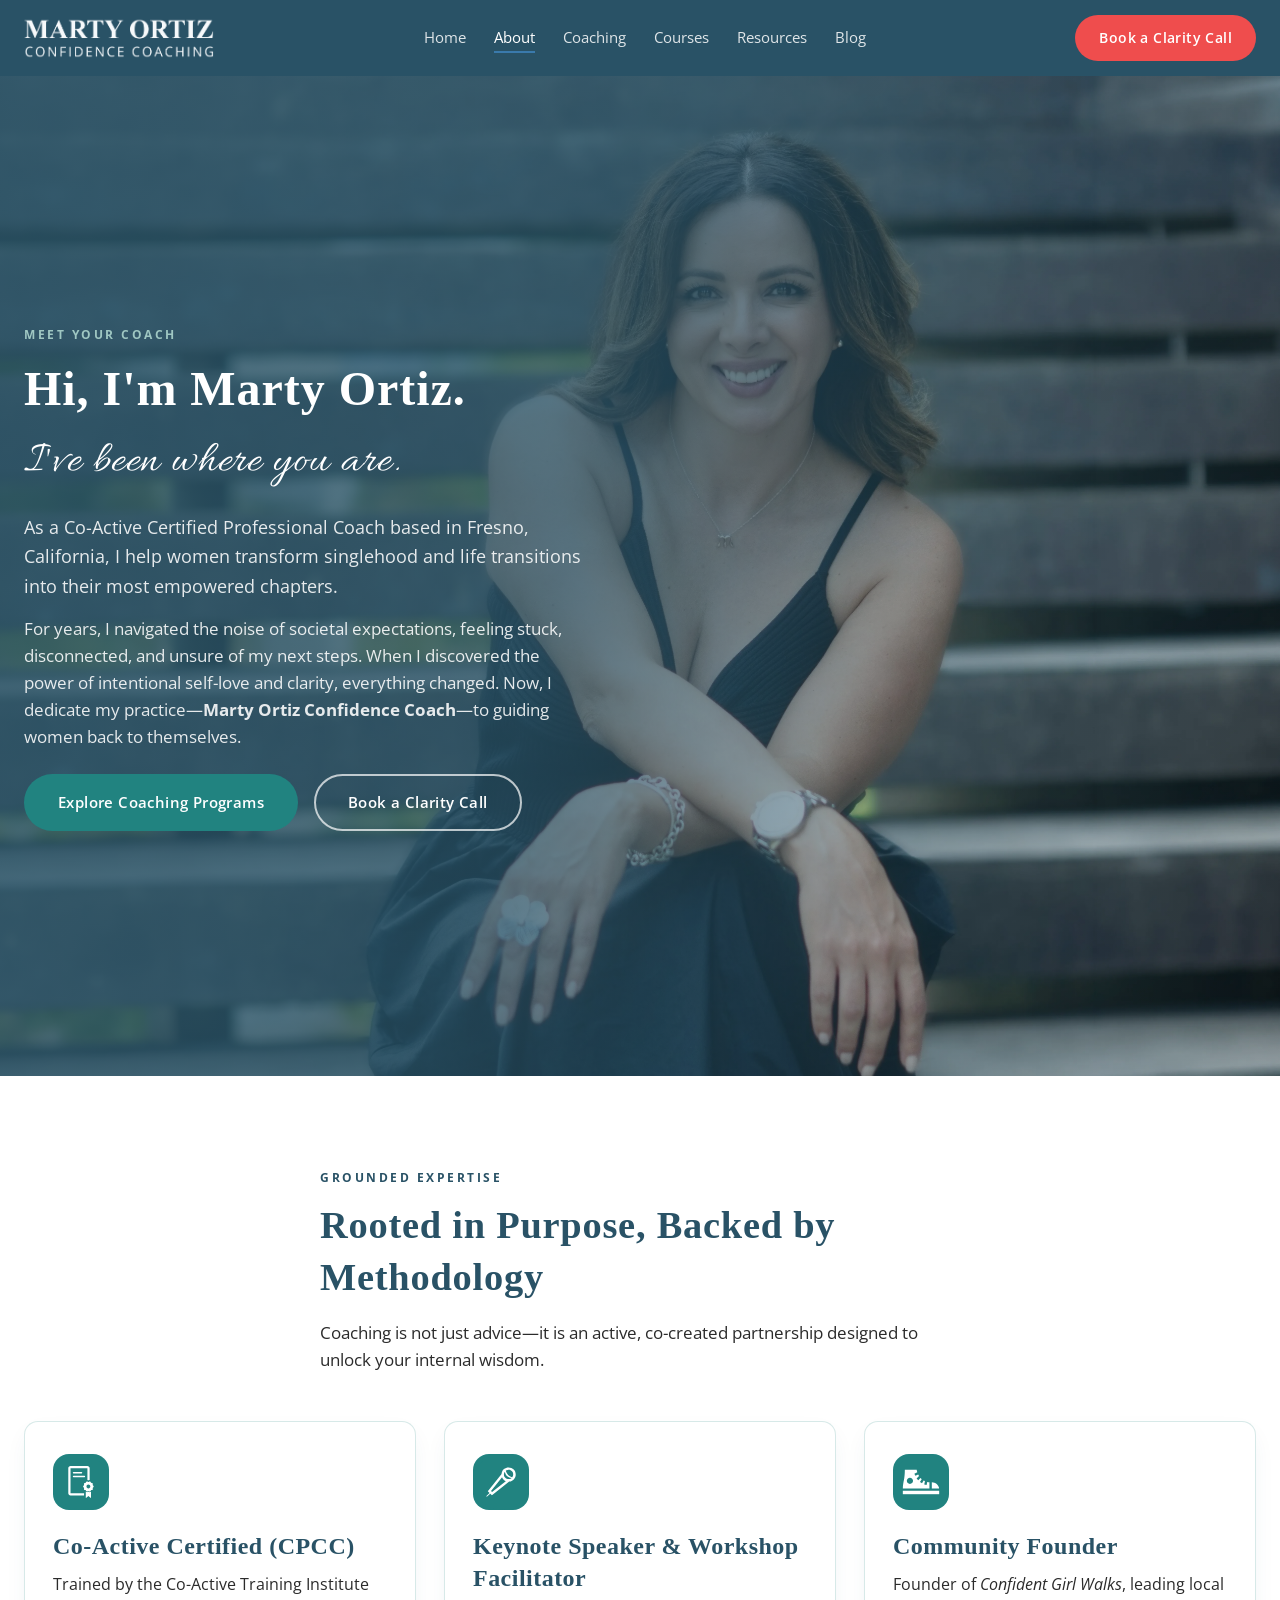
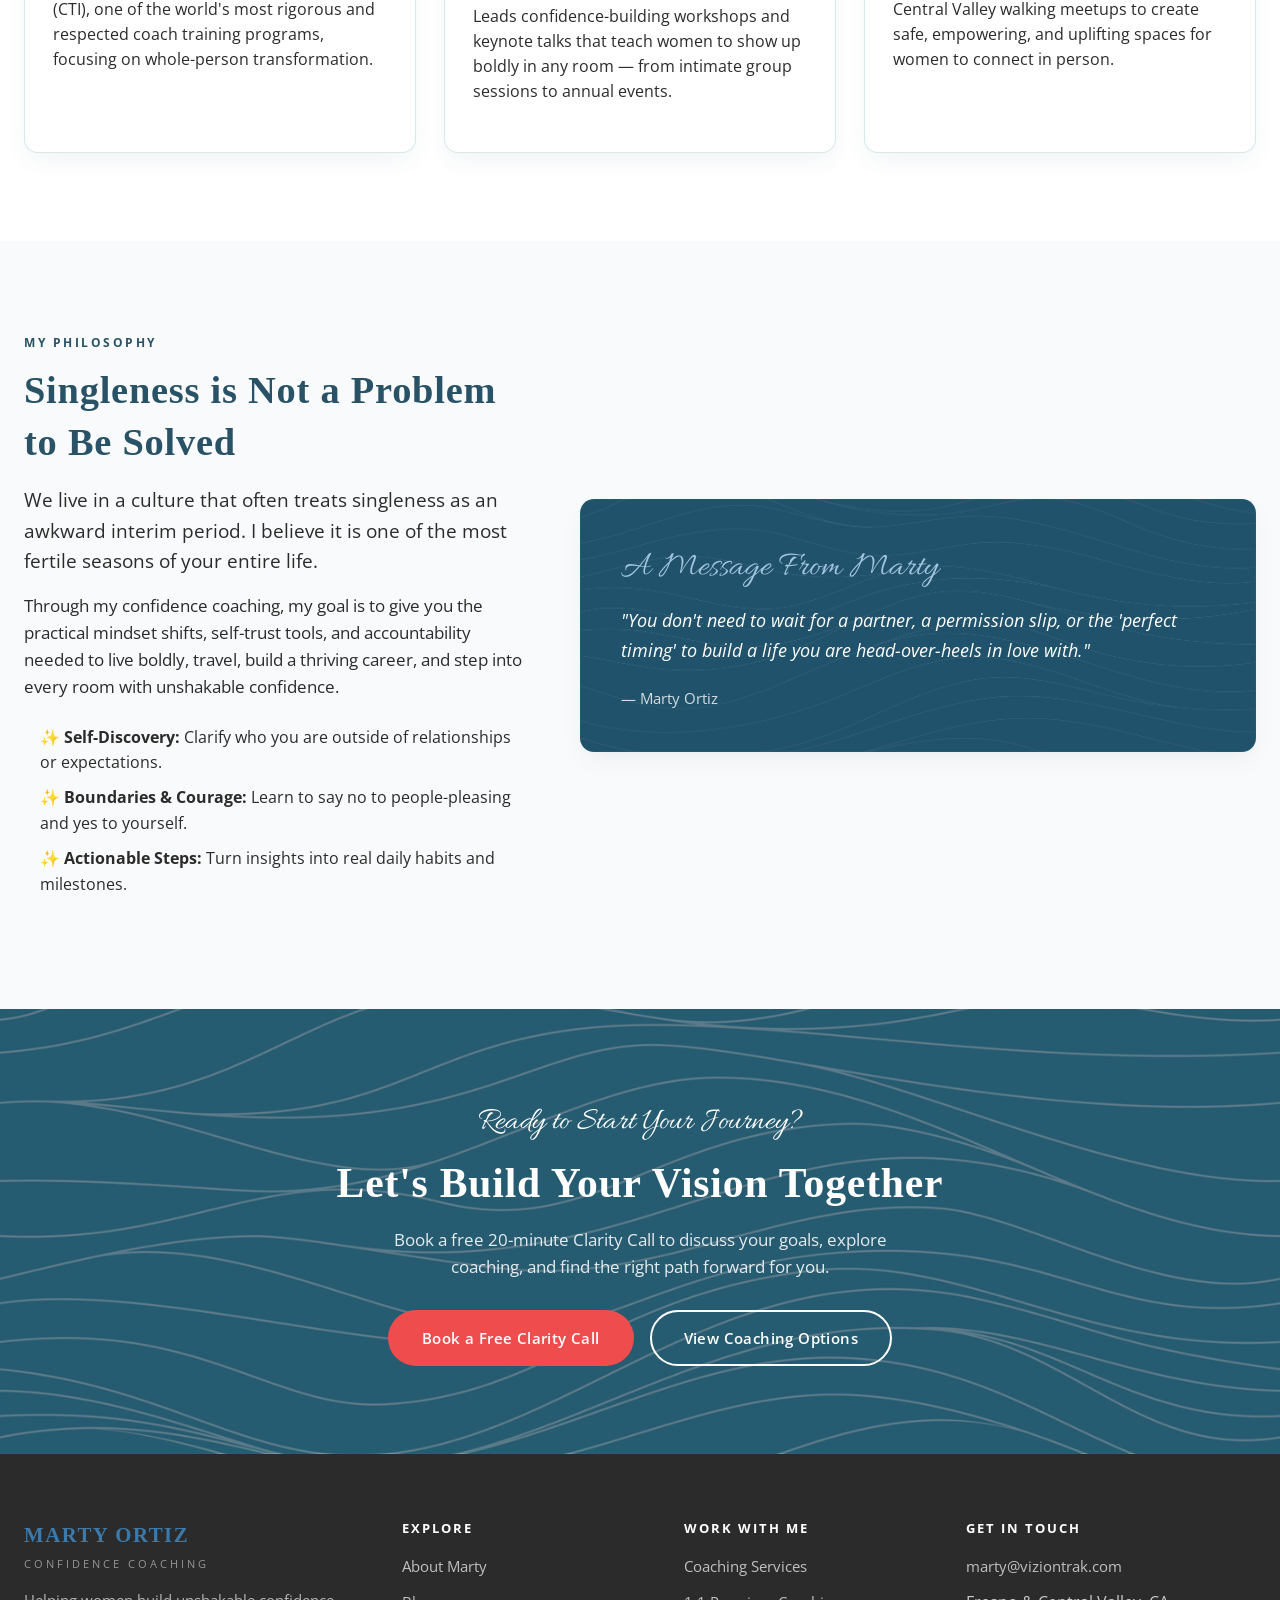
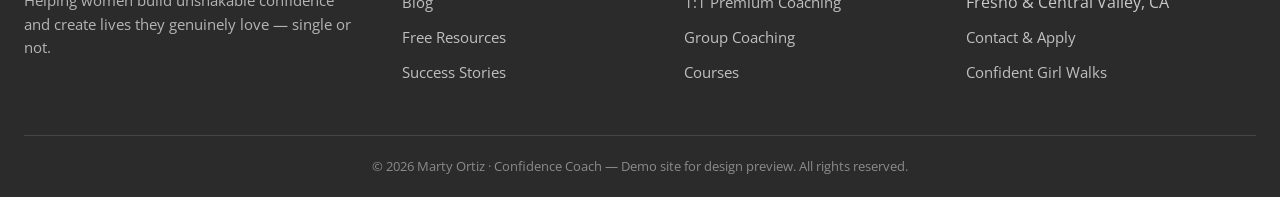
==== commit 08d7dd5b: "Updated Hero Images" ====
--- a/demo/about.html
+++ b/demo/about.html
@@ -43,27 +43,16 @@
 
     <main>
         <!-- ABOUT HERO SECTION -->
-        <section class="section bg-light hero-about">
+        <section class="hero hero--about">
             <div class="container">
-                <div class="split">
-                    <div class="hero-content">
-                        <span class="eyebrow">Meet Your Coach</span>
-                        <h1>Hi, I'm Marty Ortiz. <br><span class="accent-script" style="font-size:2.8rem;">I've been where you are.</span></h1>
-                        <p class="lead">As a Co-Active Certified Professional Coach based in Fresno, California, I help women transform singlehood and life transitions into their most empowered chapters.</p>
-                        <p>For years, I navigated the noise of societal expectations, feeling stuck, disconnected, and unsure of my next steps. When I discovered the power of intentional self-love and clarity, everything changed. Now, I dedicate my practice—<strong>Marty Ortiz Confidence Coach</strong>—to guiding women back to themselves.</p>
-                        <div class="hero-ctas" style="margin-top: 1.5rem;">
-                            <a href="coaching.html" class="btn btn-teal">Explore Coaching Programs</a>
-                            <a href="contact.html" class="btn btn-outline">Book a Clarity Call</a>
-                        </div>
-                    </div>
-                    <div style="display:flex; justify-content:center; align-items:center;">
-                        <div class="portrait-card" style="width:100%; max-width:400px; padding: 40px 24px; text-align:center; background: var(--bg-white); border-radius: var(--radius); box-shadow: var(--shadow-md); border-top: 5px solid var(--accent-teal);">
-                            <img src="images/Marty Ortiz Headshots-41.jpg" alt="Headshot of Marty Ortiz, Confidence Coach" style="width: 100%; height: auto; border-radius: var(--radius); display: block; margin: 0 0 20px;">
-                            <h3 style="margin-bottom: 4px;">Marty Ortiz</h3>
-                            <p class="eyebrow" style="margin-bottom: 12px;">CPCC • Confidence Coach</p>
-                            <p style="font-size:0.9rem; color:var(--text-light); margin-bottom:15px;">"Your current chapter isn't a waiting room—it's your launchpad."</p>
-                            <span class="badge" style="background:var(--bg-light); color:var(--primary-dark); font-weight:600; padding:6px 14px; border-radius:20px; font-size:0.8rem;">Fresno & Central Valley, CA</span>
-                        </div>
+                <div class="hero-inner" style="max-width:560px;">
+                    <span class="eyebrow eyebrow-light">Meet Your Coach</span>
+                    <h1>Hi, I'm Marty Ortiz. <br><span class="accent-script" style="font-size:2.8rem;">I've been where you are.</span></h1>
+                    <p class="lead">As a Co-Active Certified Professional Coach based in Fresno, California, I help women transform singlehood and life transitions into their most empowered chapters.</p>
+                    <p>For years, I navigated the noise of societal expectations, feeling stuck, disconnected, and unsure of my next steps. When I discovered the power of intentional self-love and clarity, everything changed. Now, I dedicate my practice—<strong>Marty Ortiz Confidence Coach</strong>—to guiding women back to themselves.</p>
+                    <div class="hero-ctas" style="margin-top: 1.5rem;">
+                        <a href="coaching.html" class="btn btn-teal">Explore Coaching Programs</a>
+                        <a href="contact.html" class="btn btn-ghost">Book a Clarity Call</a>
                     </div>
                 </div>
             </div>
--- a/demo/css/styles.css
+++ b/demo/css/styles.css
@@ -144,6 +144,8 @@
     font-weight: 400;
     font-size: 1.6rem;
 }
+/* Teal script is illegible over the navy hero overlay — switch to white inside heroes */
+.hero .accent-script { color: #ffffff; }
 
 .eyebrow {
     display: inline-block;
@@ -404,15 +406,77 @@
     content: '';
     position: absolute;
     inset: 0;
+    z-index: 1;
     /* Stronger navy on the left (over the text), lighter over Marty on the right */
     background: linear-gradient(105deg, rgba(41, 82, 102, 0.88) 0%, rgba(41, 82, 102, 0.78) 45%, rgba(41, 82, 102, 0.45) 70%, rgba(41, 82, 102, 0.18) 100%);
     pointer-events: none;
 }
 .hero-inner { position: relative; z-index: 1; }
+
+/* Moving hero background video — animates iStock-2278855256.jpg (Seedance 2.0) in place of the static image */
+.hero-video {
+    position: absolute;
+    inset: 0;
+    width: 100%;
+    height: 100%;
+    object-fit: cover;
+    object-position: center 62%;   /* matches the original background-position */
+    z-index: 0;
+    pointer-events: none;
+}
 .hero h1 { color: #ffffff; margin-bottom: 1.2rem; }
 .hero p { color: rgba(255, 255, 255, 0.88); }
 .hero .lead { font-size: 1.15rem; }
 .hero-ctas { display: flex; gap: 16px; flex-wrap: wrap; margin-top: 1.8rem; }
+
+/* Hero variants — same overlay treatment, swapped backgrounds */
+.hero.hero--coaching {
+    background-image: url('../images/coaching-hero-bg.jpg');
+    background-position: center 42%;
+}
+.hero.hero--resources {
+    background-image: url('../images/resources-bg-image.jpg');
+    background-position: center 42%;
+}
+.hero.hero--courses {
+    background-image: url('../images/woman-studying.jpg');
+    background-position: left 30%;
+}
+.hero.hero--blog {
+    background-image: url('../images/blog-hero.jpg');
+    background-position: center 42%;
+}
+.hero.hero--about {
+    background-image: url('../images/about-page-hero.webp');
+    background-position: right 30%;
+}
+
+/* All heroes share one desktop height — homepage, coaching, and resources match exactly */
+@media (min-width: 769px) {
+    .hero,
+    .hero.hero--coaching,
+    .hero.hero--resources,
+    .hero.hero--courses,
+    .hero.hero--blog,
+    .hero.hero--about {
+        min-height: 1000px;
+    }
+    .hero.hero--coaching,
+    .hero.hero--resources,
+    .hero.hero--courses,
+    .hero.hero--blog,
+    .hero.hero--about {
+        display: flex;
+        align-items: center;
+    }
+}
+
+/* Respect reduced-motion preferences — fall back to the static hero image */
+@media (prefers-reduced-motion: reduce) {
+    .hero-video {
+        display: none;
+    }
+}
 
 /* ---------- Footer ---------- */
 .site-footer { background-color: var(--brand-charcoal); color: rgba(255, 255, 255, 0.75); }
@@ -571,7 +635,7 @@
     gap: 56px;
     align-items: center;
     position: relative;
-    z-index: 1;
+    z-index: 2;
 }
 .hero-inner { grid-area: inner; }
 .hero-photo { grid-area: photo; }
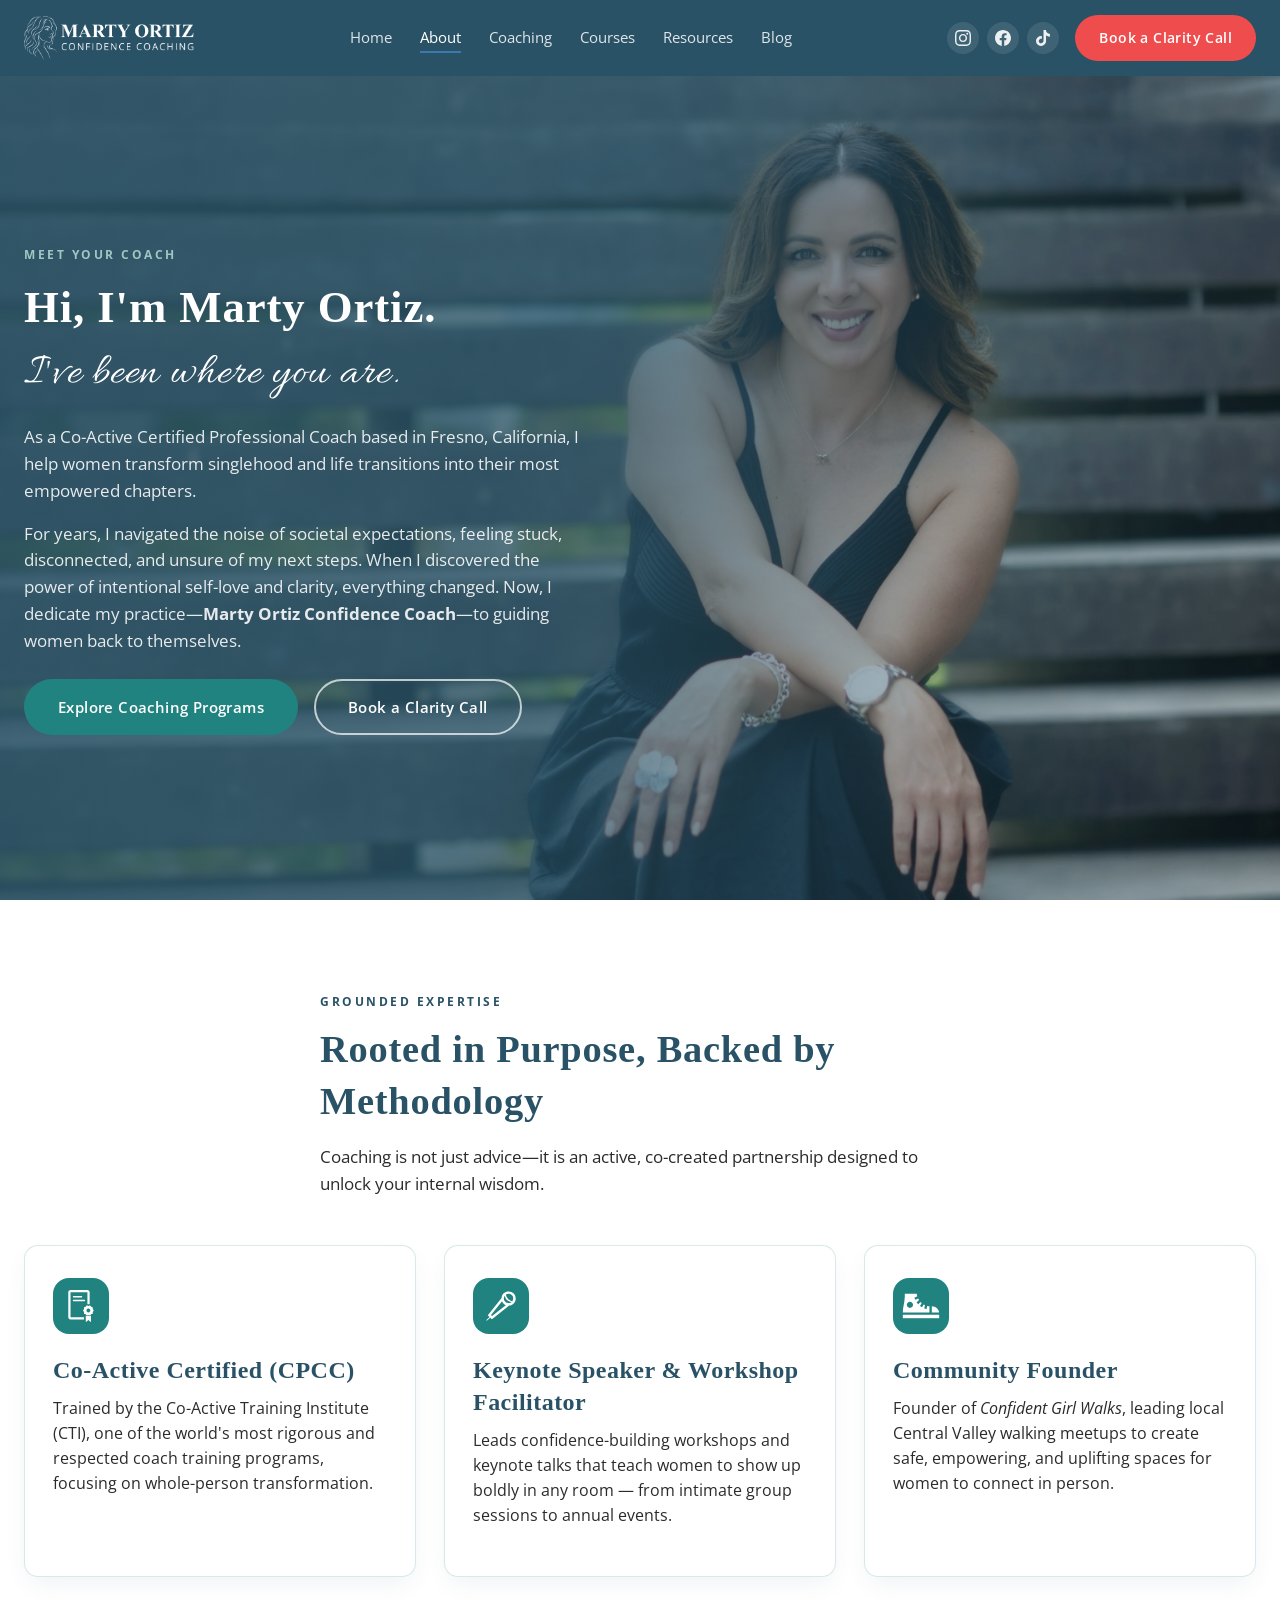
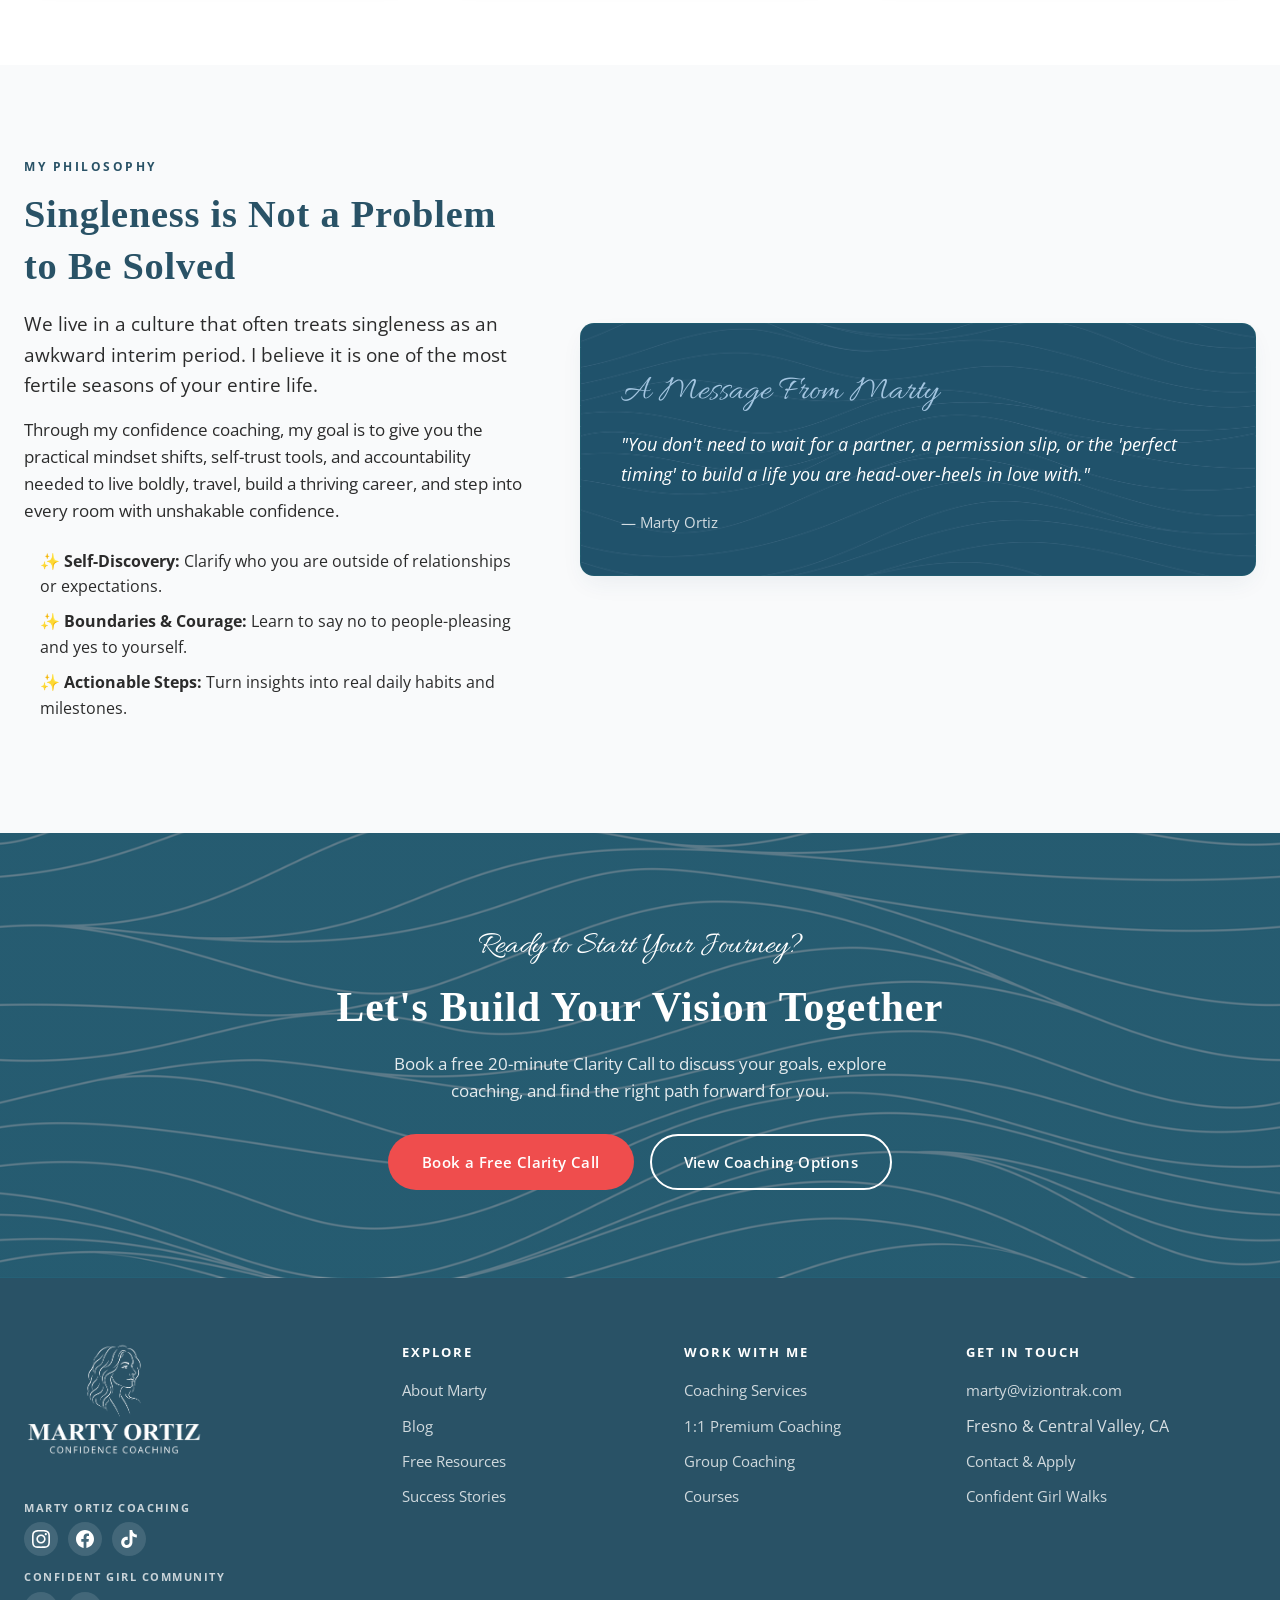
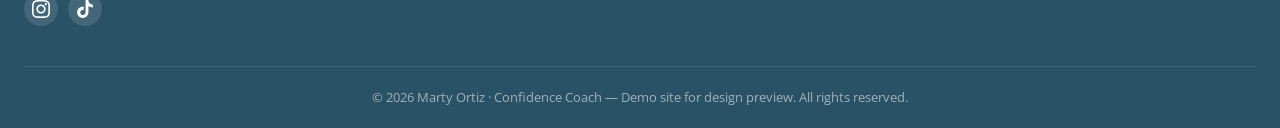
==== commit 4239fefa: "header footer changes" ====
--- a/demo/about.html
+++ b/demo/about.html
@@ -17,7 +17,7 @@
     <header class="site-header" id="siteHeader">
         <div class="container header-inner">
             <a href="index.html" class="brand">
-                <img src="images/Asset 4@300x.png" alt="Marty Ortiz Confidence Coaching" class="brand-logo">
+                <img src="images/Marty Ortiz_Logo_White_Horizontal.png" alt="Marty Ortiz Confidence Coaching" class="brand-logo">
             </a>
 
             <nav class="main-nav" id="mainNav" aria-label="Main navigation">
@@ -33,6 +33,17 @@
             </nav>
 
             <div class="header-actions">
+                <div class="header-socials">
+                    <a href="https://www.instagram.com/martyortizconfidencecoaching/" target="_blank" rel="noopener noreferrer" aria-label="Marty Ortiz on Instagram" class="header-social-link">
+                        <svg viewBox="0 0 24 24" aria-hidden="true"><path d="M12 2.163c3.204 0 3.584.012 4.85.07 3.252.148 4.771 1.691 4.919 4.919.058 1.265.069 1.645.069 4.849 0 3.205-.012 3.584-.069 4.849-.149 3.225-1.664 4.771-4.919 4.919-1.266.058-1.644.07-4.85.07-3.204 0-3.584-.012-4.849-.07-3.26-.149-4.771-1.699-4.919-4.92-.058-1.265-.07-1.644-.07-4.849 0-3.204.013-3.583.07-4.849.149-3.227 1.664-4.771 4.919-4.919 1.266-.057 1.645-.069 4.849-.069zm0-2.163c-3.259 0-3.667.014-4.947.072-4.358.2-6.78 2.618-6.98 6.98-.059 1.281-.073 1.689-.073 4.948 0 3.259.014 3.668.072 4.948.2 4.358 2.618 6.78 6.98 6.98 1.281.058 1.689.072 4.948.072 3.259 0 3.668-.014 4.948-.072 4.354-.2 6.782-2.618 6.979-6.98.059-1.28.073-1.689.073-4.948 0-3.259-.014-3.667-.072-4.947-.196-4.354-2.617-6.78-6.979-6.98-1.281-.059-1.69-.073-4.949-.073zm0 5.838c-3.403 0-6.162 2.759-6.162 6.162s2.759 6.163 6.162 6.163 6.162-2.759 6.162-6.163c0-3.403-2.759-6.162-6.162-6.162zm0 10.162c-2.209 0-4-1.79-4-4 0-2.209 1.791-4 4-4s4 1.791 4 4c0 2.21-1.791 4-4 4zm6.406-11.845c-.796 0-1.441.645-1.441 1.44s.645 1.44 1.441 1.44c.795 0 1.439-.645 1.439-1.44s-.644-1.44-1.439-1.44z"/></svg>
+                    </a>
+                    <a href="https://www.facebook.com/martyortizcoaching" target="_blank" rel="noopener noreferrer" aria-label="Marty Ortiz on Facebook" class="header-social-link">
+                        <svg viewBox="0 0 24 24" aria-hidden="true"><path d="M24 12.073c0-6.627-5.373-12-12-12s-12 5.373-12 12c0 5.99 4.388 10.954 10.125 11.854v-8.385H7.078v-3.47h3.047V9.43c0-3.007 1.792-4.669 4.533-4.669 1.312 0 2.686.235 2.686.235v2.953H15.83c-1.491 0-1.956.925-1.956 1.874v2.25h3.328l-.532 3.47h-2.796v8.385C19.612 23.027 24 18.062 24 12.073z"/></svg>
+                    </a>
+                    <a href="https://www.tiktok.com/@martyortizcoaching" target="_blank" rel="noopener noreferrer" aria-label="Marty Ortiz on TikTok" class="header-social-link">
+                        <svg viewBox="0 0 24 24" aria-hidden="true"><path d="M12.525.02c1.31-.02 2.61-.01 3.91-.02.08 1.53.63 3.09 1.75 4.17 1.12 1.11 2.7 1.62 4.24 1.79v4.03c-1.44-.05-2.89-.35-4.2-.97-.57-.26-1.1-.59-1.62-1.01-.01 2.92.01 5.84-.02 8.75-.08 1.4-.54 2.79-1.35 3.94-1.31 1.92-3.58 3.17-5.91 3.21-1.43.08-2.86-.31-4.08-1.03-2.02-1.19-3.44-3.37-3.65-5.71-.02-.5-.03-1-.01-1.49.18-1.9 1.12-3.72 2.58-4.96 1.66-1.44 3.98-2.13 6.15-1.72.02 1.48-.04 2.96-.04 4.44-.99-.32-2.15-.23-3.02.37-.63.41-1.11 1.04-1.36 1.75-.21.51-.24 1.07-.14 1.61.24 1.64 1.82 2.89 3.5 2.79 1.4-.04 2.68-.89 3.19-2.18.25-.56.34-1.18.33-1.8V.02h-.19z"/></svg>
+                    </a>
+                </div>
                 <a href="contact.html" class="btn btn-primary btn-nav">Book a Clarity Call</a>
                 <button class="nav-toggle" id="navToggle" aria-label="Toggle navigation menu" aria-expanded="false" aria-controls="mainNav">
                     <span></span><span></span><span></span>
@@ -133,9 +144,36 @@
         <div class="container">
             <div class="footer-grid">
                 <div>
-                    <div class="footer-brand-name">Marty Ortiz</div>
-                    <div class="footer-brand-tag">Confidence Coaching</div>
-                    <p>Helping women build unshakable confidence and create lives they genuinely love &mdash; single or not.</p>
+                    <a href="index.html" class="footer-brand">
+                        <img src="images/Marty Ortiz_Logo_White_Vert.png" alt="Marty Ortiz Confidence Coaching" class="footer-brand-logo">
+                    </a>
+                    <div class="footer-socials">
+                        <div class="footer-social-group">
+                            <span class="footer-social-title">Marty Ortiz Coaching</span>
+                            <div class="footer-social-icons">
+                                <a href="https://www.instagram.com/martyortizconfidencecoaching/" target="_blank" rel="noopener noreferrer" aria-label="Marty Ortiz on Instagram" class="footer-social-icon">
+                                    <svg viewBox="0 0 24 24" aria-hidden="true"><path d="M12 2.163c3.204 0 3.584.012 4.85.07 3.252.148 4.771 1.691 4.919 4.919.058 1.265.069 1.645.069 4.849 0 3.205-.012 3.584-.069 4.849-.149 3.225-1.664 4.771-4.919 4.919-1.266.058-1.644.07-4.85.07-3.204 0-3.584-.012-4.849-.07-3.26-.149-4.771-1.699-4.919-4.92-.058-1.265-.07-1.644-.07-4.849 0-3.204.013-3.583.07-4.849.149-3.227 1.664-4.771 4.919-4.919 1.266-.057 1.645-.069 4.849-.069zm0-2.163c-3.259 0-3.667.014-4.947.072-4.358.2-6.78 2.618-6.98 6.98-.059 1.281-.073 1.689-.073 4.948 0 3.259.014 3.668.072 4.948.2 4.358 2.618 6.78 6.98 6.98 1.281.058 1.689.072 4.948.072 3.259 0 3.668-.014 4.948-.072 4.354-.2 6.782-2.618 6.979-6.98.059-1.28.073-1.689.073-4.948 0-3.259-.014-3.667-.072-4.947-.196-4.354-2.617-6.78-6.979-6.98-1.281-.059-1.69-.073-4.949-.073zm0 5.838c-3.403 0-6.162 2.759-6.162 6.162s2.759 6.163 6.162 6.163 6.162-2.759 6.162-6.163c0-3.403-2.759-6.162-6.162-6.162zm0 10.162c-2.209 0-4-1.79-4-4 0-2.209 1.791-4 4-4s4 1.791 4 4c0 2.21-1.791 4-4 4zm6.406-11.845c-.796 0-1.441.645-1.441 1.44s.645 1.44 1.441 1.44c.795 0 1.439-.645 1.439-1.44s-.644-1.44-1.439-1.44z"/></svg>
+                                </a>
+                                <a href="https://www.facebook.com/martyortizcoaching" target="_blank" rel="noopener noreferrer" aria-label="Marty Ortiz on Facebook" class="footer-social-icon">
+                                    <svg viewBox="0 0 24 24" aria-hidden="true"><path d="M24 12.073c0-6.627-5.373-12-12-12s-12 5.373-12 12c0 5.99 4.388 10.954 10.125 11.854v-8.385H7.078v-3.47h3.047V9.43c0-3.007 1.792-4.669 4.533-4.669 1.312 0 2.686.235 2.686.235v2.953H15.83c-1.491 0-1.956.925-1.956 1.874v2.25h3.328l-.532 3.47h-2.796v8.385C19.612 23.027 24 18.062 24 12.073z"/></svg>
+                                </a>
+                                <a href="https://www.tiktok.com/@martyortizcoaching" target="_blank" rel="noopener noreferrer" aria-label="Marty Ortiz on TikTok" class="footer-social-icon">
+                                    <svg viewBox="0 0 24 24" aria-hidden="true"><path d="M12.525.02c1.31-.02 2.61-.01 3.91-.02.08 1.53.63 3.09 1.75 4.17 1.12 1.11 2.7 1.62 4.24 1.79v4.03c-1.44-.05-2.89-.35-4.2-.97-.57-.26-1.1-.59-1.62-1.01-.01 2.92.01 5.84-.02 8.75-.08 1.4-.54 2.79-1.35 3.94-1.31 1.92-3.58 3.17-5.91 3.21-1.43.08-2.86-.31-4.08-1.03-2.02-1.19-3.44-3.37-3.65-5.71-.02-.5-.03-1-.01-1.49.18-1.9 1.12-3.72 2.58-4.96 1.66-1.44 3.98-2.13 6.15-1.72.02 1.48-.04 2.96-.04 4.44-.99-.32-2.15-.23-3.02.37-.63.41-1.11 1.04-1.36 1.75-.21.51-.24 1.07-.14 1.61.24 1.64 1.82 2.89 3.5 2.79 1.4-.04 2.68-.89 3.19-2.18.25-.56.34-1.18.33-1.8V.02h-.19z"/></svg>
+                                </a>
+                            </div>
+                        </div>
+                        <div class="footer-social-group">
+                            <span class="footer-social-title">Confident Girl Community</span>
+                            <div class="footer-social-icons">
+                                <a href="https://www.instagram.com/confidentgirlwalks/" target="_blank" rel="noopener noreferrer" aria-label="Confident Girl Walks on Instagram" class="footer-social-icon">
+                                    <svg viewBox="0 0 24 24" aria-hidden="true"><path d="M12 2.163c3.204 0 3.584.012 4.85.07 3.252.148 4.771 1.691 4.919 4.919.058 1.265.069 1.645.069 4.849 0 3.205-.012 3.584-.069 4.849-.149 3.225-1.664 4.771-4.919 4.919-1.266.058-1.644.07-4.85.07-3.204 0-3.584-.012-4.849-.07-3.26-.149-4.771-1.699-4.919-4.92-.058-1.265-.07-1.644-.07-4.849 0-3.204.013-3.583.07-4.849.149-3.227 1.664-4.771 4.919-4.919 1.266-.057 1.645-.069 4.849-.069zm0-2.163c-3.259 0-3.667.014-4.947.072-4.358.2-6.78 2.618-6.98 6.98-.059 1.281-.073 1.689-.073 4.948 0 3.259.014 3.668.072 4.948.2 4.358 2.618 6.78 6.98 6.98 1.281.058 1.689.072 4.948.072 3.259 0 3.668-.014 4.948-.072 4.354-.2 6.782-2.618 6.979-6.98.059-1.28.073-1.689.073-4.948 0-3.259-.014-3.667-.072-4.947-.196-4.354-2.617-6.78-6.979-6.98-1.281-.059-1.69-.073-4.949-.073zm0 5.838c-3.403 0-6.162 2.759-6.162 6.162s2.759 6.163 6.162 6.163 6.162-2.759 6.162-6.163c0-3.403-2.759-6.162-6.162-6.162zm0 10.162c-2.209 0-4-1.79-4-4 0-2.209 1.791-4 4-4s4 1.791 4 4c0 2.21-1.791 4-4 4zm6.406-11.845c-.796 0-1.441.645-1.441 1.44s.645 1.44 1.441 1.44c.795 0 1.439-.645 1.439-1.44s-.644-1.44-1.439-1.44z"/></svg>
+                                </a>
+                                <a href="https://www.tiktok.com/@confidentgirlwalks" target="_blank" rel="noopener noreferrer" aria-label="Confident Girl Walks on TikTok" class="footer-social-icon">
+                                    <svg viewBox="0 0 24 24" aria-hidden="true"><path d="M12.525.02c1.31-.02 2.61-.01 3.91-.02.08 1.53.63 3.09 1.75 4.17 1.12 1.11 2.7 1.62 4.24 1.79v4.03c-1.44-.05-2.89-.35-4.2-.97-.57-.26-1.1-.59-1.62-1.01-.01 2.92.01 5.84-.02 8.75-.08 1.4-.54 2.79-1.35 3.94-1.31 1.92-3.58 3.17-5.91 3.21-1.43.08-2.86-.31-4.08-1.03-2.02-1.19-3.44-3.37-3.65-5.71-.02-.5-.03-1-.01-1.49.18-1.9 1.12-3.72 2.58-4.96 1.66-1.44 3.98-2.13 6.15-1.72.02 1.48-.04 2.96-.04 4.44-.99-.32-2.15-.23-3.02.37-.63.41-1.11 1.04-1.36 1.75-.21.51-.24 1.07-.14 1.61.24 1.64 1.82 2.89 3.5 2.79 1.4-.04 2.68-.89 3.19-2.18.25-.56.34-1.18.33-1.8V.02h-.19z"/></svg>
+                                </a>
+                            </div>
+                        </div>
+                    </div>
                 </div>
                 <div>
                     <div class="footer-heading">Explore</div>
--- a/demo/css/styles.css
+++ b/demo/css/styles.css
@@ -35,6 +35,7 @@
 
     /* Layout & effects */
     --container: 1368px;
+    --header-h: 76px;
     --radius: 14px;
     --shadow-sm: 0 10px 25px -5px rgba(41, 82, 102, 0.08);
     --shadow-md: 0 12px 32px rgba(41, 82, 102, 0.14);
@@ -362,7 +363,35 @@
 .nav-link:hover, .nav-link.active { color: #ffffff; }
 .nav-link:hover::after, .nav-link.active::after { width: 100%; }
 
-.header-actions { display: flex; align-items: center; gap: 16px; }
+.header-actions { display: flex; align-items: center; gap: 14px; }
+.header-socials {
+    display: flex;
+    align-items: center;
+    gap: 8px;
+    margin-right: 2px;
+}
+.header-social-link {
+    display: inline-flex;
+    align-items: center;
+    justify-content: center;
+    width: 32px;
+    height: 32px;
+    border-radius: 50%;
+    color: rgba(255, 255, 255, 0.9);
+    background: rgba(255, 255, 255, 0.1);
+    transition: var(--transition);
+}
+.header-social-link svg {
+    width: 16px;
+    height: 16px;
+    fill: currentColor;
+}
+.header-social-link:hover {
+    color: #ffffff;
+    background: var(--primary);
+    transform: translateY(-2px);
+    box-shadow: 0 4px 10px rgba(0, 0, 0, 0.2);
+}
 .btn-nav { padding: 10px 22px; font-size: 0.85rem; }
 .nav-cta-mobile { display: none; }
 
@@ -398,7 +427,8 @@
     background-repeat: no-repeat;
     background-color: var(--brand-dark-navy);
     color: #ffffff;
-    padding: 128px 0;
+    /* Fluid vertical padding — shrinks on short (laptop) viewports so the hero fits on screen */
+    padding: clamp(56px, 8vh, 128px) 0;
     position: relative;
     overflow: hidden;
 }
@@ -451,7 +481,9 @@
     background-position: right 30%;
 }
 
-/* All heroes share one desktop height — homepage, coaching, and resources match exactly */
+/* All heroes share one desktop height — homepage, coaching, and resources match exactly.
+   Height is viewport-aware: fills the screen but never exceeds the visible area minus the
+   sticky header, so the hero is fully visible without scrolling on laptop displays. */
 @media (min-width: 769px) {
     .hero,
     .hero.hero--coaching,
@@ -459,7 +491,7 @@
     .hero.hero--courses,
     .hero.hero--blog,
     .hero.hero--about {
-        min-height: 1000px;
+        min-height: clamp(640px, calc(100vh - var(--header-h)), 1000px);
     }
     .hero.hero--coaching,
     .hero.hero--resources,
@@ -471,6 +503,16 @@
     }
 }
 
+/* Short viewports (laptops ~920px tall and under): tighten hero internals so the full
+   hero content still fits within the viewport-fit height above. */
+@media (min-width: 769px) and (max-height: 920px) {
+    .hero h1 { font-size: clamp(2rem, 3.2vw + 0.5rem, 2.8rem); }
+    .hero .lead { font-size: 1.05rem; }
+    .hero-photo, .hero-portrait--wide { max-width: min(400px, 34vh); }
+    .hero-trust { padding: 18px 20px; gap: 14px 18px; }
+    .hero-grid { gap: 36px; }
+}
+
 /* Respect reduced-motion preferences — fall back to the static hero image */
 @media (prefers-reduced-motion: reduce) {
     .hero-video {
@@ -479,30 +521,47 @@
 }
 
 /* ---------- Footer ---------- */
-.site-footer { background-color: var(--brand-charcoal); color: rgba(255, 255, 255, 0.75); }
+.site-footer {
+    background-color: var(--primary-dark);
+    color: rgba(255, 255, 255, 0.82);
+}
 .footer-grid {
     display: grid;
     grid-template-columns: 1.4fr 1fr 1fr 1.2fr;
     gap: 40px;
     padding: 64px 0 40px;
 }
+.footer-brand {
+    display: inline-block;
+    margin-bottom: 0.5rem;
+    line-height: 1;
+}
+.footer-brand-logo {
+    max-width: 180px;
+    height: auto;
+    display: block;
+}
 .footer-brand-name {
     font-family: var(--font-heading);
     font-size: 1.3rem;
     font-weight: 700;
     letter-spacing: 1.5px;
     text-transform: uppercase;
-    color: var(--primary);
+    color: #ffffff;
     margin-bottom: 4px;
 }
 .footer-brand-tag {
     font-size: 0.7rem;
     letter-spacing: 3px;
     text-transform: uppercase;
-    color: rgba(255, 255, 255, 0.5);
+    color: var(--primary);
     margin-bottom: 1rem;
 }
-.site-footer p { font-size: 0.92rem; color: rgba(255, 255, 255, 0.65); }
+.site-footer p {
+    font-size: 0.92rem;
+    color: rgba(255, 255, 255, 0.82);
+    line-height: 1.55;
+}
 .footer-heading {
     font-family: var(--font-body);
     font-size: 0.8rem;
@@ -513,14 +572,61 @@
     margin-bottom: 1rem;
 }
 .footer-links li { margin-bottom: 0.6rem; }
-.footer-links a { color: rgba(255, 255, 255, 0.7); font-size: 0.92rem; }
-.footer-links a:hover { color: var(--primary); }
+.footer-links a { color: rgba(255, 255, 255, 0.78); font-size: 0.92rem; }
+.footer-links a:hover { color: #ffffff; text-decoration: underline; }
 .footer-bottom {
     border-top: 1px solid rgba(255, 255, 255, 0.12);
     padding: 20px 0;
     text-align: center;
     font-size: 0.82rem;
-    color: rgba(255, 255, 255, 0.45);
+    color: rgba(255, 255, 255, 0.55);
+}
+
+/* Social links in footer column 1 */
+.footer-socials {
+    margin-top: 1.5rem;
+    display: flex;
+    flex-direction: column;
+    gap: 12px;
+}
+.footer-social-group {
+    display: flex;
+    flex-direction: column;
+    gap: 6px;
+}
+.footer-social-title {
+    font-size: 0.68rem;
+    font-weight: 700;
+    letter-spacing: 1.5px;
+    text-transform: uppercase;
+    color: rgba(255, 255, 255, 0.75);
+}
+.footer-social-icons {
+    display: flex;
+    align-items: center;
+    gap: 10px;
+}
+.footer-social-icon {
+    display: inline-flex;
+    align-items: center;
+    justify-content: center;
+    width: 34px;
+    height: 34px;
+    border-radius: 50%;
+    background: rgba(255, 255, 255, 0.12);
+    color: #ffffff;
+    transition: var(--transition);
+}
+.footer-social-icon svg {
+    width: 18px;
+    height: 18px;
+    fill: #ffffff;
+}
+.footer-social-icon:hover {
+    background: var(--primary);
+    color: #ffffff;
+    transform: translateY(-2px);
+    box-shadow: 0 4px 12px rgba(0, 0, 0, 0.25);
 }
 
 /* ---------- Forms ---------- */
@@ -618,6 +724,10 @@
     .hero { padding: 88px 0; }
     .grid-2, .grid-3, .grid-4 { grid-template-columns: 1fr; }
     .footer-grid { grid-template-columns: 1fr; gap: 28px; padding: 48px 0 32px; }
+}
+
+@media (max-width: 520px) {
+    .header-socials { display: none; }
 }
 
 
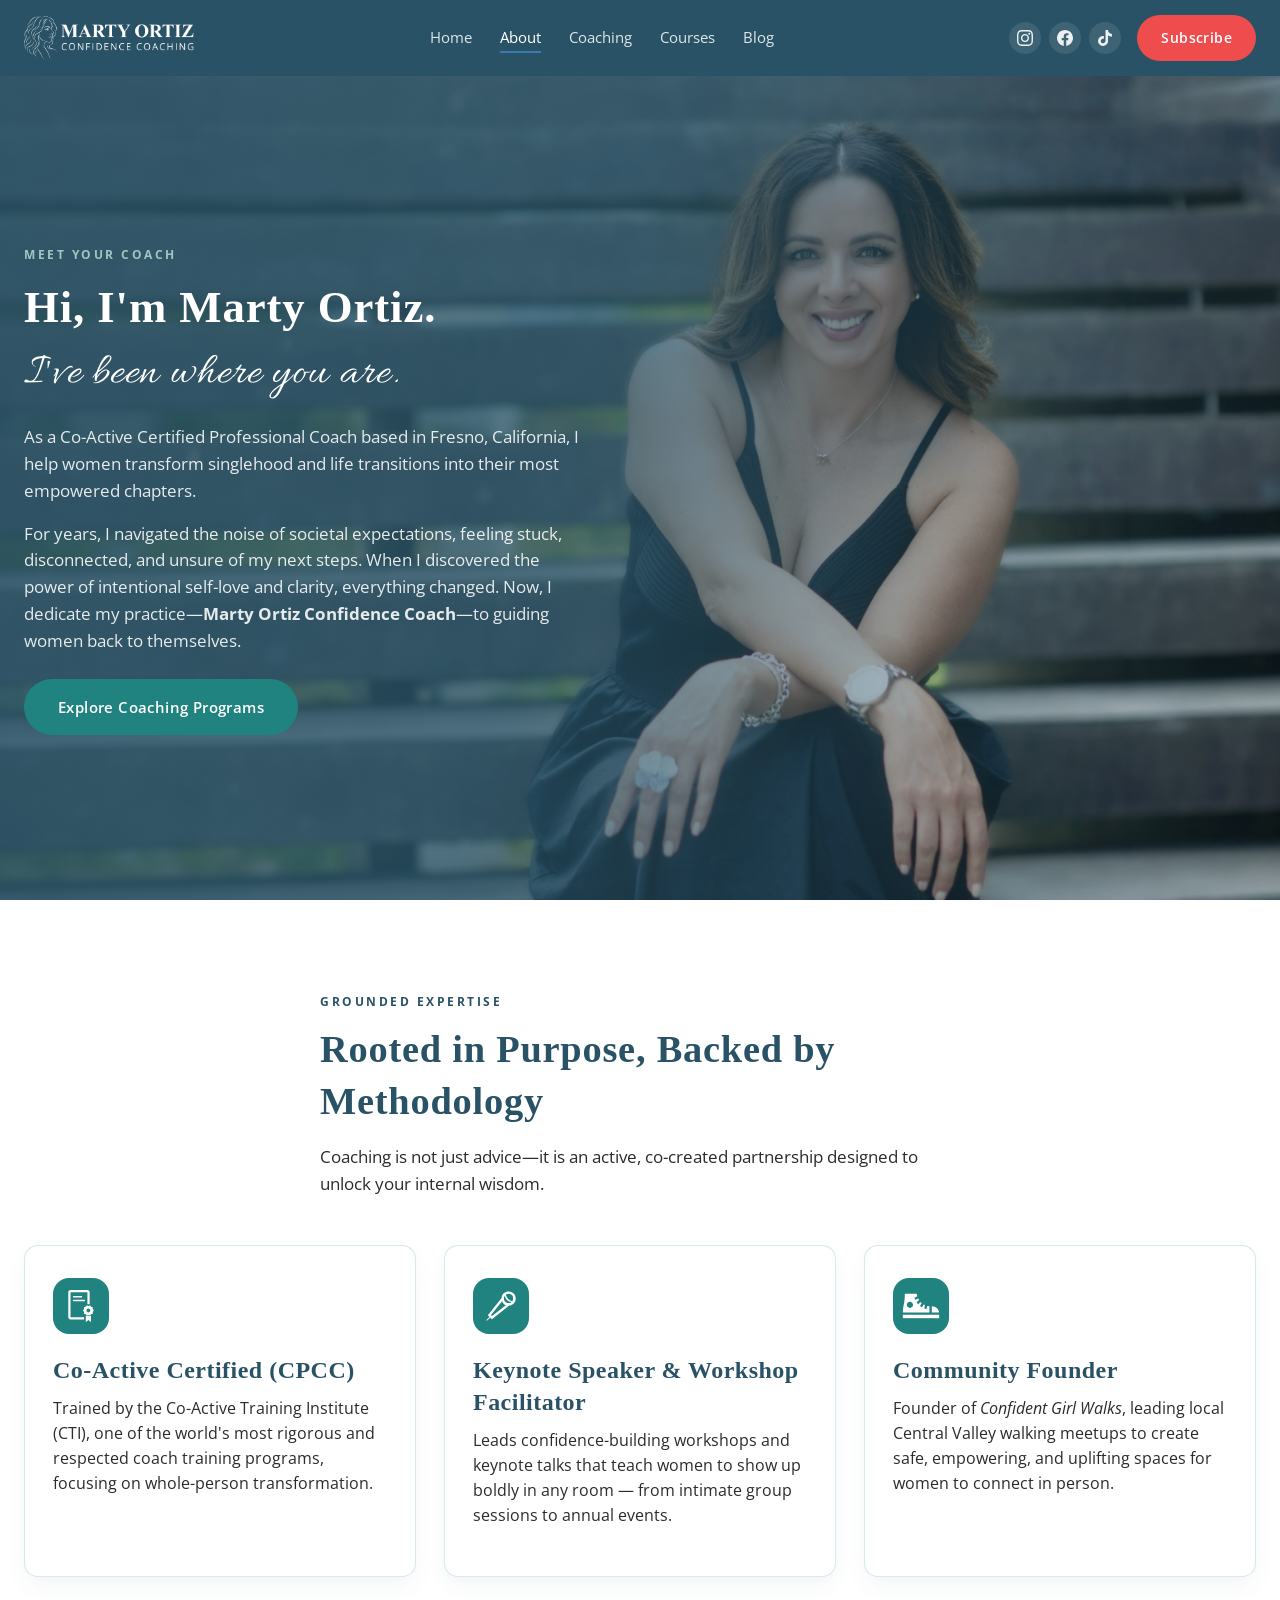
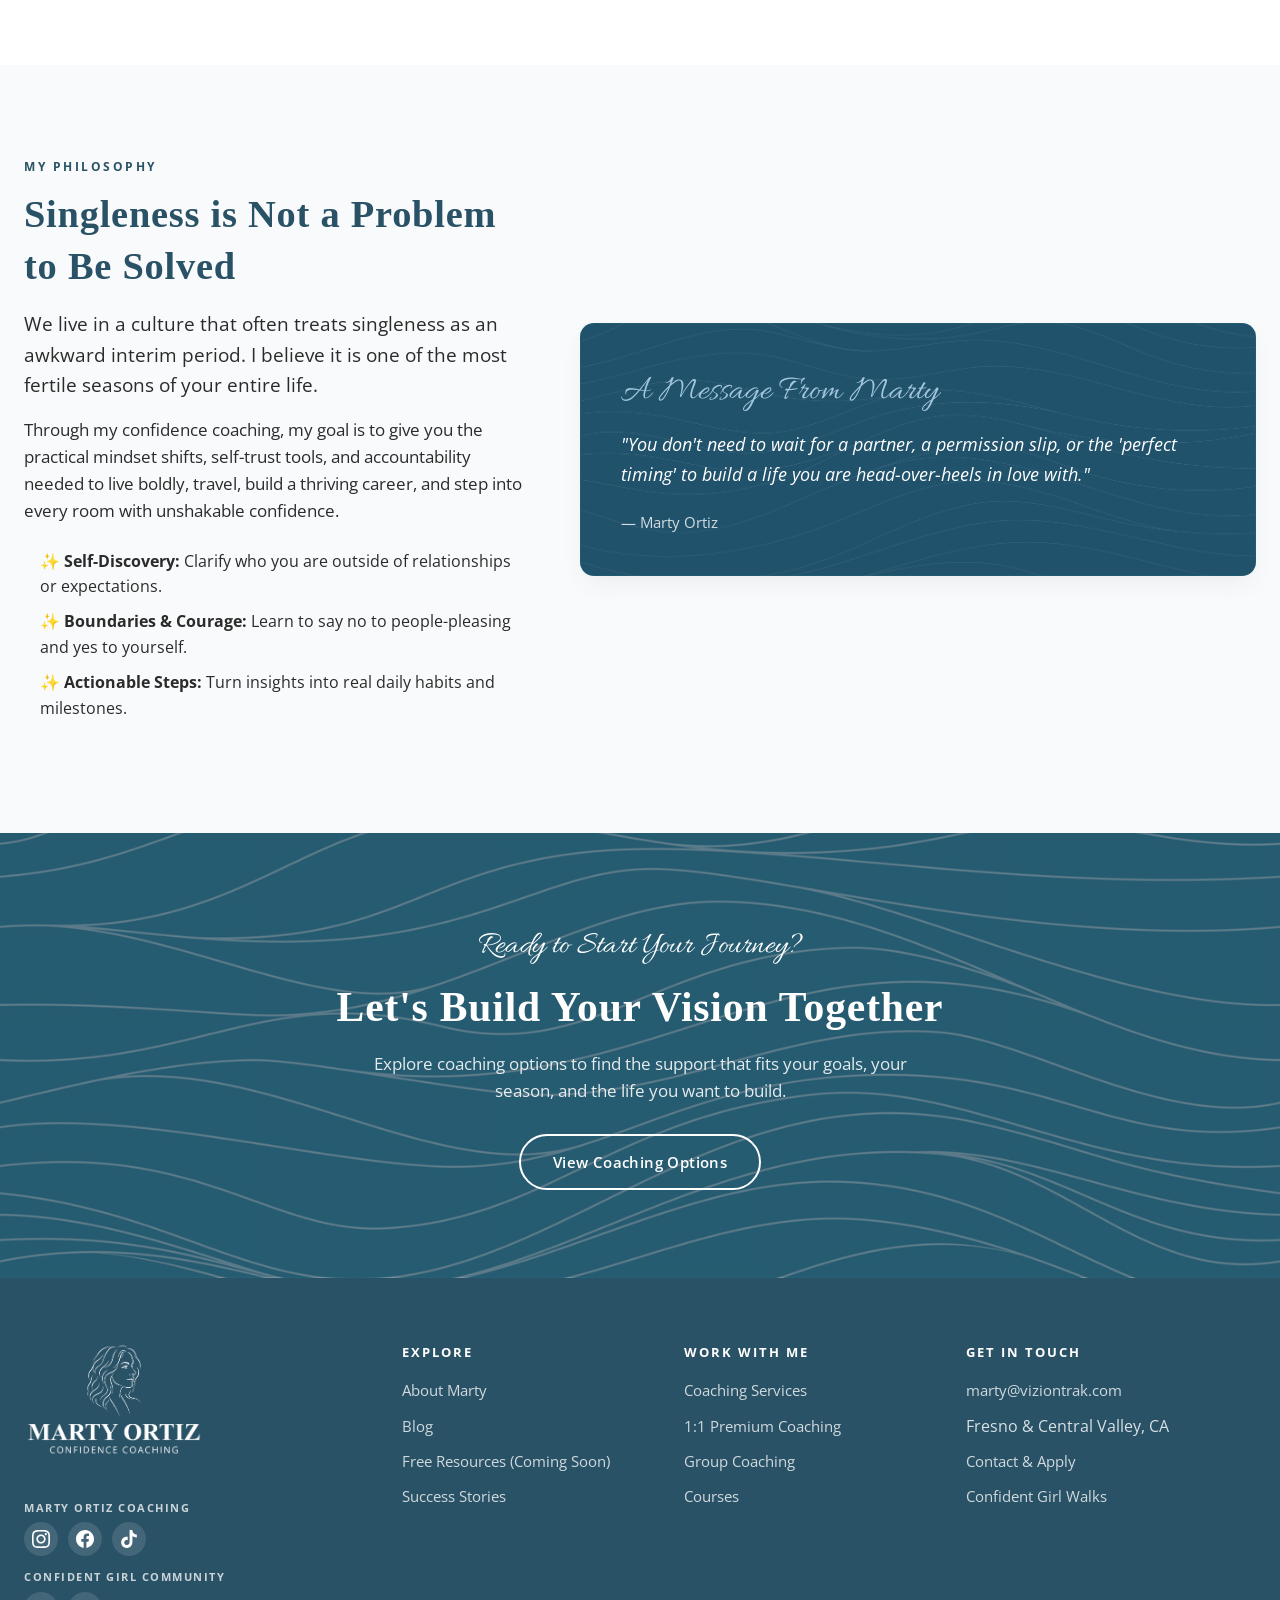
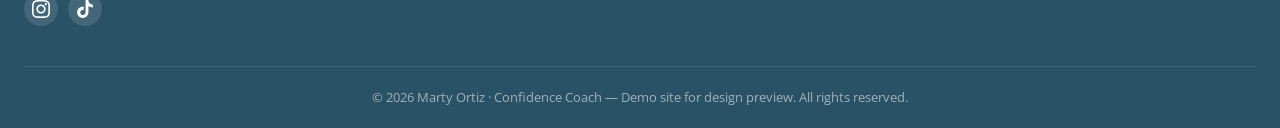
==== commit e8f99bd6: "resources scrapped" ====
--- a/demo/about.html
+++ b/demo/about.html
@@ -26,9 +26,8 @@
                     <li><a href="about.html" class="nav-link">About</a></li>
                     <li><a href="coaching.html" class="nav-link">Coaching</a></li>
                     <li><a href="courses.html" class="nav-link">Courses</a></li>
-                    <li><a href="resources.html" class="nav-link">Resources</a></li>
                     <li><a href="blog.html" class="nav-link">Blog</a></li>
-                    <li class="nav-cta-mobile"><a href="contact.html" class="btn btn-primary btn-sm">Book a Clarity Call</a></li>
+                    <li class="nav-cta-mobile"><a href="index.html#newsletter" class="btn btn-primary btn-sm">Subscribe</a></li>
                 </ul>
             </nav>
 
@@ -44,7 +43,7 @@
                         <svg viewBox="0 0 24 24" aria-hidden="true"><path d="M12.525.02c1.31-.02 2.61-.01 3.91-.02.08 1.53.63 3.09 1.75 4.17 1.12 1.11 2.7 1.62 4.24 1.79v4.03c-1.44-.05-2.89-.35-4.2-.97-.57-.26-1.1-.59-1.62-1.01-.01 2.92.01 5.84-.02 8.75-.08 1.4-.54 2.79-1.35 3.94-1.31 1.92-3.58 3.17-5.91 3.21-1.43.08-2.86-.31-4.08-1.03-2.02-1.19-3.44-3.37-3.65-5.71-.02-.5-.03-1-.01-1.49.18-1.9 1.12-3.72 2.58-4.96 1.66-1.44 3.98-2.13 6.15-1.72.02 1.48-.04 2.96-.04 4.44-.99-.32-2.15-.23-3.02.37-.63.41-1.11 1.04-1.36 1.75-.21.51-.24 1.07-.14 1.61.24 1.64 1.82 2.89 3.5 2.79 1.4-.04 2.68-.89 3.19-2.18.25-.56.34-1.18.33-1.8V.02h-.19z"/></svg>
                     </a>
                 </div>
-                <a href="contact.html" class="btn btn-primary btn-nav">Book a Clarity Call</a>
+                <a href="index.html#newsletter" class="btn btn-primary btn-nav">Subscribe</a>
                 <button class="nav-toggle" id="navToggle" aria-label="Toggle navigation menu" aria-expanded="false" aria-controls="mainNav">
                     <span></span><span></span><span></span>
                 </button>
@@ -63,7 +62,6 @@
                     <p>For years, I navigated the noise of societal expectations, feeling stuck, disconnected, and unsure of my next steps. When I discovered the power of intentional self-love and clarity, everything changed. Now, I dedicate my practice—<strong>Marty Ortiz Confidence Coach</strong>—to guiding women back to themselves.</p>
                     <div class="hero-ctas" style="margin-top: 1.5rem;">
                         <a href="coaching.html" class="btn btn-teal">Explore Coaching Programs</a>
-                        <a href="contact.html" class="btn btn-ghost">Book a Clarity Call</a>
                     </div>
                 </div>
             </div>
@@ -130,9 +128,8 @@
             <div class="container">
                 <span class="accent-script">Ready to Start Your Journey?</span>
                 <h2>Let's Build Your Vision Together</h2>
-                <p>Book a free 20-minute Clarity Call to discuss your goals, explore coaching, and find the right path forward for you.</p>
+                <p>Explore coaching options to find the support that fits your goals, your season, and the life you want to build.</p>
                 <div class="cta-buttons">
-                    <a href="contact.html" class="btn btn-accent">Book a Free Clarity Call</a>
                     <a href="coaching.html" class="btn btn-outline" style="color:white; border-color:white;">View Coaching Options</a>
                 </div>
             </div>
@@ -180,7 +177,7 @@
                     <ul class="footer-links">
                         <li><a href="about.html">About Marty</a></li>
                         <li><a href="blog.html">Blog</a></li>
-                        <li><a href="resources.html">Free Resources</a></li>
+                        <li><a href="resources.html">Free Resources <span aria-hidden="true">(Coming Soon)</span></a></li>
                         <li><a href="success-stories.html">Success Stories</a></li>
                     </ul>
                 </div>
--- a/demo/css/styles.css
+++ b/demo/css/styles.css
@@ -457,7 +457,7 @@
 .hero h1 { color: #ffffff; margin-bottom: 1.2rem; }
 .hero p { color: rgba(255, 255, 255, 0.88); }
 .hero .lead { font-size: 1.15rem; }
-.hero-ctas { display: flex; gap: 16px; flex-wrap: wrap; margin-top: 1.8rem; }
+.hero-ctas { display: flex; gap: 16px; flex-wrap: wrap; margin-top: 1.8rem; align-items: center; }
 
 /* Hero variants — same overlay treatment, swapped backgrounds */
 .hero.hero--coaching {
@@ -478,6 +478,14 @@
 }
 .hero.hero--about {
     background-image: url('../images/about-page-hero.webp');
+    background-position: right 30%;
+}
+.hero.hero--1on1 {
+    background-image: url('../images/unbothered.jpg');
+    background-position: center 30%;
+}
+.hero.hero--group {
+    background-image: url('../images/group-course.jpg');
     background-position: right 30%;
 }
 
@@ -490,14 +498,18 @@
     .hero.hero--resources,
     .hero.hero--courses,
     .hero.hero--blog,
-    .hero.hero--about {
+    .hero.hero--about,
+    .hero.hero--1on1,
+    .hero.hero--group {
         min-height: clamp(640px, calc(100vh - var(--header-h)), 1000px);
     }
     .hero.hero--coaching,
     .hero.hero--resources,
     .hero.hero--courses,
     .hero.hero--blog,
-    .hero.hero--about {
+    .hero.hero--about,
+    .hero.hero--1on1,
+    .hero.hero--group {
         display: flex;
         align-items: center;
     }
@@ -962,21 +974,6 @@
     background: var(--primary-dark);
     color: #ffffff;
 }
-.guide-grid {
-    display: grid;
-    grid-template-columns: 0.7fr 1.3fr;
-    gap: 56px;
-    align-items: center;
-}
-.guide-cover {
-    max-width: 250px;
-    margin: 0 auto;
-    transform: rotate(-4deg);
-    box-shadow: 0 20px 50px rgba(0, 0, 0, 0.35);
-    border-radius: 6px;
-    overflow: hidden;
-}
-.guide-cover svg { display: block; width: 100%; height: auto; }
 .guide-banner h2 { color: #ffffff; }
 .guide-banner p { color: rgba(255, 255, 255, 0.88); }
 .optin-form { display: flex; gap: 12px; margin-top: 1.4rem; }
@@ -987,6 +984,18 @@
     border-color: rgba(255, 255, 255, 0.4);
     color: #ffffff;
     margin-top: 1.2rem;
+}
+
+/* ---------- Newsletter signup (homepage final CTA) ---------- */
+#newsletter { scroll-margin-top: 90px; }
+.newsletter-banner p { max-width: 560px; margin-left: auto; margin-right: auto; }
+.newsletter-form { max-width: 480px; margin: 1.4rem auto 0; }
+.newsletter-banner .form-success {
+    max-width: 480px;
+    margin: 1.2rem auto 0;
+    background: rgba(255, 255, 255, 0.12);
+    border-color: rgba(255, 255, 255, 0.4);
+    color: #ffffff;
 }
 .form-control.form-error {
     border-color: var(--accent);
@@ -1091,7 +1100,6 @@
 .stars { color: #f4b400; font-size: 1.1rem; letter-spacing: 3px; }
 
 @media (max-width: 900px) {
-    .guide-grid { grid-template-columns: 1fr; gap: 36px; text-align: center; }
     .optin-form { flex-direction: column; }
     .trust-strip-inner { grid-template-columns: repeat(2, 1fr); }
     .slider-arrow { display: none; }
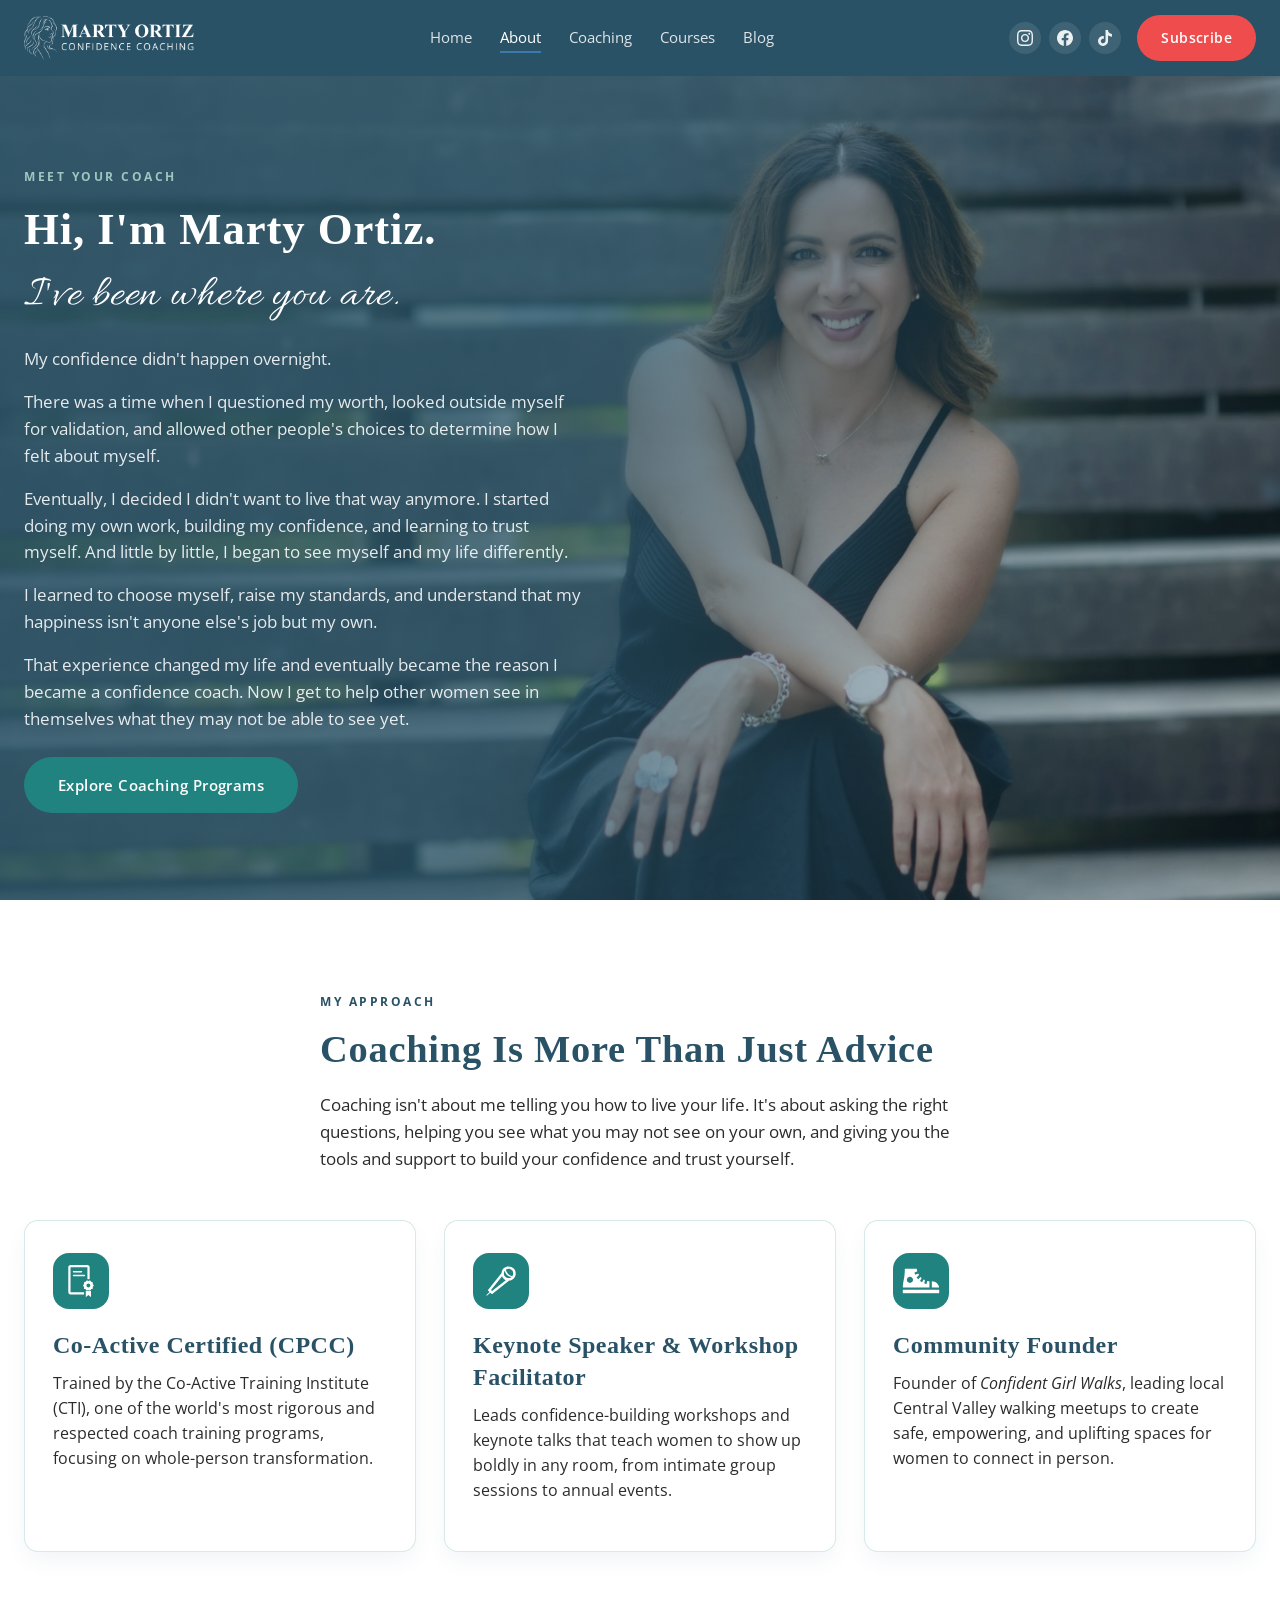
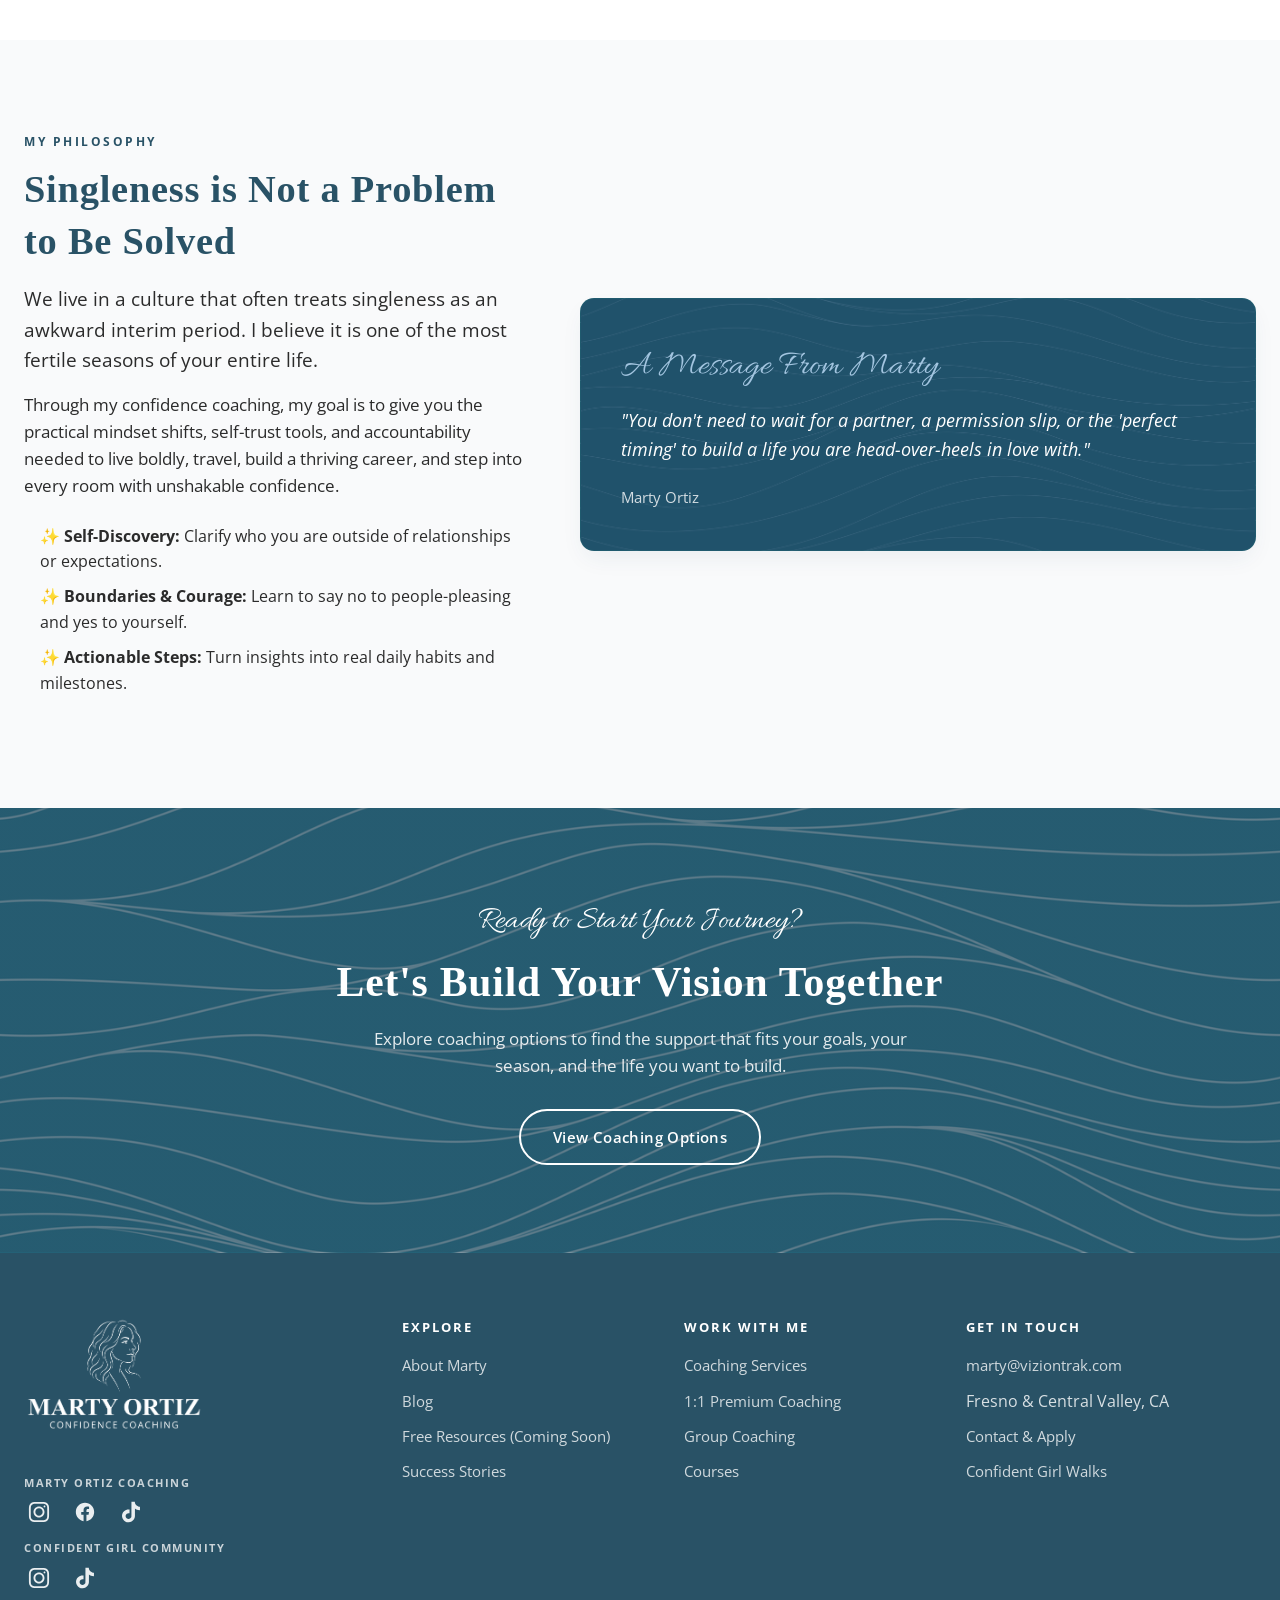
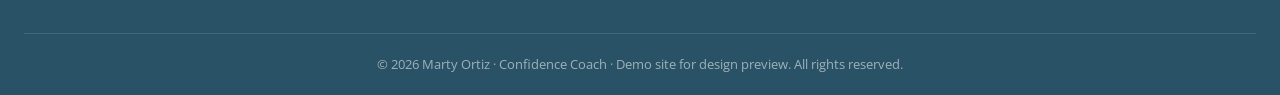
==== commit d982386e: "text tweaks" ====
--- a/demo/about.html
+++ b/demo/about.html
@@ -1,9 +1,9 @@
-<!DOCTYPE html>
+﻿<!DOCTYPE html>
 <html lang="en">
 <head>
     <meta charset="UTF-8">
     <meta name="viewport" content="width=device-width, initial-scale=1.0">
-    <link rel="icon" type="image/png" href="images/Asset 4@300x.png">
+    <link rel="icon" type="image/png" href="images/marty-ortiz-favicon.png">
     <title>About Marty Ortiz | Co-Active Certified Confidence Coach | Confidence Coach</title>
     <meta name="description" content="Meet Marty Ortiz, Co-Active Certified Professional Coach and founder of Confident Girl Walks in Central Valley, CA.">
     <link rel="preconnect" href="https://fonts.googleapis.com">
@@ -17,7 +17,7 @@
     <header class="site-header" id="siteHeader">
         <div class="container header-inner">
             <a href="index.html" class="brand">
-                <img src="images/Marty Ortiz_Logo_White_Horizontal.png" alt="Marty Ortiz Confidence Coaching" class="brand-logo">
+                <img src="images/marty-ortiz-logo-white-horizontal.png" alt="Marty Ortiz Confidence Coaching" class="brand-logo">
             </a>
 
             <nav class="main-nav" id="mainNav" aria-label="Main navigation">
@@ -58,8 +58,11 @@
                 <div class="hero-inner" style="max-width:560px;">
                     <span class="eyebrow eyebrow-light">Meet Your Coach</span>
                     <h1>Hi, I'm Marty Ortiz. <br><span class="accent-script" style="font-size:2.8rem;">I've been where you are.</span></h1>
-                    <p class="lead">As a Co-Active Certified Professional Coach based in Fresno, California, I help women transform singlehood and life transitions into their most empowered chapters.</p>
-                    <p>For years, I navigated the noise of societal expectations, feeling stuck, disconnected, and unsure of my next steps. When I discovered the power of intentional self-love and clarity, everything changed. Now, I dedicate my practice—<strong>Marty Ortiz Confidence Coach</strong>—to guiding women back to themselves.</p>
+                    <p class="lead">My confidence didn't happen overnight.</p>
+                    <p>There was a time when I questioned my worth, looked outside myself for validation, and allowed other people's choices to determine how I felt about myself.</p>
+                    <p>Eventually, I decided I didn't want to live that way anymore. I started doing my own work, building my confidence, and learning to trust myself. And little by little, I began to see myself and my life differently.</p>
+                    <p>I learned to choose myself, raise my standards, and understand that my happiness isn't anyone else's job but my own.</p>
+                    <p>That experience changed my life and eventually became the reason I became a confidence coach. Now I get to help other women see in themselves what they may not be able to see yet.</p>
                     <div class="hero-ctas" style="margin-top: 1.5rem;">
                         <a href="coaching.html" class="btn btn-teal">Explore Coaching Programs</a>
                     </div>
@@ -71,23 +74,23 @@
         <section class="section">
             <div class="container">
                 <div class="section-title reveal">
-                    <span class="eyebrow">Grounded Expertise</span>
-                    <h2>Rooted in Purpose, Backed by Methodology</h2>
-                    <p>Coaching is not just advice—it is an active, co-created partnership designed to unlock your internal wisdom.</p>
+                    <span class="eyebrow">My Approach</span>
+                    <h2>Coaching Is More Than Just Advice</h2>
+                    <p>Coaching isn't about me telling you how to live your life. It's about asking the right questions, helping you see what you may not see on your own, and giving you the tools and support to build your confidence and trust yourself.</p>
                 </div>
                 <div class="grid grid-3">
                     <div class="card reveal">
-                        <div class="card-icon"><img src="images/graduate-diploma-svgrepo-com (1).svg" alt="Co-Active Certified credential"></div>
+                        <div class="card-icon"><img src="images/icon-graduate-diploma.svg" alt="Co-Active Certified credential"></div>
                         <h3>Co-Active Certified (CPCC)</h3>
                         <p>Trained by the Co-Active Training Institute (CTI), one of the world's most rigorous and respected coach training programs, focusing on whole-person transformation.</p>
                     </div>
                     <div class="card reveal">
-                        <div class="card-icon"><img src="images/microphone-svgrepo-com (1).svg" alt="Keynote speaker microphone"></div>
+                        <div class="card-icon"><img src="images/icon-microphone.svg" alt="Keynote speaker microphone"></div>
                         <h3>Keynote Speaker &amp; Workshop Facilitator</h3>
-                        <p>Leads confidence-building workshops and keynote talks that teach women to show up boldly in any room &mdash; from intimate group sessions to annual events.</p>
+                        <p>Leads confidence-building workshops and keynote talks that teach women to show up boldly in any room, from intimate group sessions to annual events.</p>
                     </div>
                     <div class="card reveal">
-                        <div class="card-icon"><img src="images/shoe-svgrepo-com (1).svg" alt="Community walking shoe"></div>
+                        <div class="card-icon"><img src="images/icon-shoe.svg" alt="Community walking shoe"></div>
                         <h3>Community Founder</h3>
                         <p>Founder of <em>Confident Girl Walks</em>, leading local Central Valley walking meetups to create safe, empowering, and uplifting spaces for women to connect in person.</p>
                     </div>
@@ -116,7 +119,7 @@
                             <blockquote style="font-size:1.1rem; line-height:1.7; font-style:italic; margin-bottom:20px;">
                                 "You don't need to wait for a partner, a permission slip, or the 'perfect timing' to build a life you are head-over-heels in love with."
                             </blockquote>
-                            <p style="color:rgba(255,255,255,0.8); font-size:0.95rem; margin:0;">— Marty Ortiz</p>
+                            <p style="color:rgba(255,255,255,0.8); font-size:0.95rem; margin:0;">Marty Ortiz</p>
                         </div>
                     </div>
                 </div>
@@ -142,20 +145,20 @@
             <div class="footer-grid">
                 <div>
                     <a href="index.html" class="footer-brand">
-                        <img src="images/Marty Ortiz_Logo_White_Vert.png" alt="Marty Ortiz Confidence Coaching" class="footer-brand-logo">
+                        <img src="images/marty-ortiz-logo-white-vertical.png" alt="Marty Ortiz Confidence Coaching" class="footer-brand-logo">
                     </a>
                     <div class="footer-socials">
                         <div class="footer-social-group">
                             <span class="footer-social-title">Marty Ortiz Coaching</span>
                             <div class="footer-social-icons">
                                 <a href="https://www.instagram.com/martyortizconfidencecoaching/" target="_blank" rel="noopener noreferrer" aria-label="Marty Ortiz on Instagram" class="footer-social-icon">
-                                    <svg viewBox="0 0 24 24" aria-hidden="true"><path d="M12 2.163c3.204 0 3.584.012 4.85.07 3.252.148 4.771 1.691 4.919 4.919.058 1.265.069 1.645.069 4.849 0 3.205-.012 3.584-.069 4.849-.149 3.225-1.664 4.771-4.919 4.919-1.266.058-1.644.07-4.85.07-3.204 0-3.584-.012-4.849-.07-3.26-.149-4.771-1.699-4.919-4.92-.058-1.265-.07-1.644-.07-4.849 0-3.204.013-3.583.07-4.849.149-3.227 1.664-4.771 4.919-4.919 1.266-.057 1.645-.069 4.849-.069zm0-2.163c-3.259 0-3.667.014-4.947.072-4.358.2-6.78 2.618-6.98 6.98-.059 1.281-.073 1.689-.073 4.948 0 3.259.014 3.668.072 4.948.2 4.358 2.618 6.78 6.98 6.98 1.281.058 1.689.072 4.948.072 3.259 0 3.668-.014 4.948-.072 4.354-.2 6.782-2.618 6.979-6.98.059-1.28.073-1.689.073-4.948 0-3.259-.014-3.667-.072-4.947-.196-4.354-2.617-6.78-6.979-6.98-1.281-.059-1.69-.073-4.949-.073zm0 5.838c-3.403 0-6.162 2.759-6.162 6.162s2.759 6.163 6.162 6.163 6.162-2.759 6.162-6.163c0-3.403-2.759-6.162-6.162-6.162zm0 10.162c-2.209 0-4-1.79-4-4 0-2.209 1.791-4 4-4s4 1.791 4 4c0 2.21-1.791 4-4 4zm6.406-11.845c-.796 0-1.441.645-1.441 1.44s.645 1.44 1.441 1.44c.795 0 1.439-.645 1.439-1.44s-.644-1.44-1.439-1.44z"/></svg>
+                                    <svg viewBox="0 0 24 24" aria-hidden="true"><path fill-rule="evenodd" clip-rule="evenodd" d="M12 18C15.3137 18 18 15.3137 18 12C18 8.68629 15.3137 6 12 6C8.68629 6 6 8.68629 6 12C6 15.3137 8.68629 18 12 18ZM12 16C14.2091 16 16 14.2091 16 12C16 9.79086 14.2091 8 12 8C9.79086 8 8 9.79086 8 12C8 14.2091 9.79086 16 12 16Z"/><path d="M18 5C17.4477 5 17 5.44772 17 6C17 6.55228 17.4477 7 18 7C18.5523 7 19 6.55228 19 6C19 5.44772 18.5523 5 18 5Z"/><path fill-rule="evenodd" clip-rule="evenodd" d="M1.65396 4.27606C1 5.55953 1 7.23969 1 10.6V13.4C1 16.7603 1 18.4405 1.65396 19.7239C2.2292 20.8529 3.14708 21.7708 4.27606 22.346C5.55953 23 7.23969 23 10.6 23H13.4C16.7603 23 18.4405 23 19.7239 22.346C20.8529 21.7708 21.7708 20.8529 22.346 19.7239C23 18.4405 23 16.7603 23 13.4V10.6C23 7.23969 23 5.55953 22.346 4.27606C21.7708 3.14708 20.8529 2.2292 19.7239 1.65396C18.4405 1 16.7603 1 13.4 1H10.6C7.23969 1 5.55953 1 4.27606 1.65396C3.14708 2.2292 2.2292 3.14708 1.65396 4.27606ZM13.4 3H10.6C8.88684 3 7.72225 3.00156 6.82208 3.0751C5.94524 3.14674 5.49684 3.27659 5.18404 3.43597C4.43139 3.81947 3.81947 4.43139 3.43597 5.18404C3.27659 5.49684 3.14674 5.94524 3.0751 6.82208C3.00156 7.72225 3 8.88684 3 10.6V13.4C3 15.1132 3.00156 16.2777 3.0751 17.1779C3.14674 18.0548 3.27659 18.5032 3.43597 18.816C3.81947 19.5686 4.43139 20.1805 5.18404 20.564C5.49684 20.7234 5.94524 20.8533 6.82208 20.9249C7.72225 20.9984 8.88684 21 10.6 21H13.4C15.1132 21 16.2777 20.9984 17.1779 20.9249C18.0548 20.8533 18.5032 20.7234 18.816 20.564C19.5686 20.1805 20.1805 19.5686 20.564 18.816C20.7234 18.5032 20.8533 18.0548 20.9249 17.1779C20.9984 16.2777 21 15.1132 21 13.4V10.6C21 8.88684 20.9984 7.72225 20.9249 6.82208C20.8533 5.94524 20.7234 5.49684 20.564 5.18404C20.1805 4.43139 19.5686 3.81947 18.816 3.43597C18.5032 3.27659 18.0548 3.14674 17.1779 3.0751C16.2777 3.00156 15.1132 3 13.4 3Z"/></svg>
                                 </a>
                                 <a href="https://www.facebook.com/martyortizcoaching" target="_blank" rel="noopener noreferrer" aria-label="Marty Ortiz on Facebook" class="footer-social-icon">
-                                    <svg viewBox="0 0 24 24" aria-hidden="true"><path d="M24 12.073c0-6.627-5.373-12-12-12s-12 5.373-12 12c0 5.99 4.388 10.954 10.125 11.854v-8.385H7.078v-3.47h3.047V9.43c0-3.007 1.792-4.669 4.533-4.669 1.312 0 2.686.235 2.686.235v2.953H15.83c-1.491 0-1.956.925-1.956 1.874v2.25h3.328l-.532 3.47h-2.796v8.385C19.612 23.027 24 18.062 24 12.073z"/></svg>
+                                    <svg viewBox="0 0 24 24" aria-hidden="true"><path d="M12 2.03998C6.5 2.03998 2 6.52998 2 12.06C2 17.06 5.66 21.21 10.44 21.96V14.96H7.9V12.06H10.44V9.84998C10.44 7.33998 11.93 5.95998 14.22 5.95998C15.31 5.95998 16.45 6.14998 16.45 6.14998V8.61998H15.19C13.95 8.61998 13.56 9.38998 13.56 10.18V12.06H16.34L15.89 14.96H13.56V21.96C15.9164 21.5878 18.0622 20.3855 19.6099 18.57C21.1576 16.7546 22.0054 14.4456 22 12.06C22 6.52998 17.5 2.03998 12 2.03998Z"/></svg>
                                 </a>
                                 <a href="https://www.tiktok.com/@martyortizcoaching" target="_blank" rel="noopener noreferrer" aria-label="Marty Ortiz on TikTok" class="footer-social-icon">
-                                    <svg viewBox="0 0 24 24" aria-hidden="true"><path d="M12.525.02c1.31-.02 2.61-.01 3.91-.02.08 1.53.63 3.09 1.75 4.17 1.12 1.11 2.7 1.62 4.24 1.79v4.03c-1.44-.05-2.89-.35-4.2-.97-.57-.26-1.1-.59-1.62-1.01-.01 2.92.01 5.84-.02 8.75-.08 1.4-.54 2.79-1.35 3.94-1.31 1.92-3.58 3.17-5.91 3.21-1.43.08-2.86-.31-4.08-1.03-2.02-1.19-3.44-3.37-3.65-5.71-.02-.5-.03-1-.01-1.49.18-1.9 1.12-3.72 2.58-4.96 1.66-1.44 3.98-2.13 6.15-1.72.02 1.48-.04 2.96-.04 4.44-.99-.32-2.15-.23-3.02.37-.63.41-1.11 1.04-1.36 1.75-.21.51-.24 1.07-.14 1.61.24 1.64 1.82 2.89 3.5 2.79 1.4-.04 2.68-.89 3.19-2.18.25-.56.34-1.18.33-1.8V.02h-.19z"/></svg>
+                                    <svg viewBox="0 0 32 32" aria-hidden="true"><path d="M16.656 1.029c1.637-0.025 3.262-0.012 4.886-0.025 0.054 2.031 0.878 3.859 2.189 5.213l-0.002-0.002c1.411 1.271 3.247 2.095 5.271 2.235l0.028 0.002v5.036c-1.912-0.048-3.71-0.489-5.331-1.247l0.082 0.034c-0.784-0.377-1.447-0.764-2.077-1.196l0.052 0.034c-0.012 3.649 0.012 7.298-0.025 10.934-0.103 1.853-0.719 3.543-1.707 4.954l0.020-0.031c-1.652 2.366-4.328 3.919-7.371 4.011l-0.014 0c-0.123 0.006-0.268 0.009-0.414 0.009-1.73 0-3.347-0.482-4.725-1.319l0.040 0.023c-2.508-1.509-4.238-4.091-4.558-7.094l-0.004-0.041c-0.025-0.625-0.037-1.25-0.012-1.862 0.49-4.779 4.494-8.476 9.361-8.476 0.547 0 1.083 0.047 1.604 0.136l-0.056-0.008c0.025 1.849-0.050 3.699-0.050 5.548-0.423-0.153-0.911-0.242-1.42-0.242-1.868 0-3.457 1.194-4.045 2.861l-0.009 0.030c-0.133 0.427-0.21 0.918-0.21 1.426 0 0.206 0.013 0.41 0.037 0.61l-0.002-0.024c0.332 2.046 2.086 3.59 4.201 3.59 0.061 0 0.121-0.001 0.181-0.004l-0.009 0c1.463-0.044 2.733-0.831 3.451-1.994l0.010-0.018c0.267-0.372 0.45-0.822 0.511-1.311l0.001-0.014c0.125-2.237 0.075-4.461 0.087-6.698 0.012-5.036-0.012-10.060 0.025-15.083z"/></svg>
                                 </a>
                             </div>
                         </div>
@@ -163,10 +166,10 @@
                             <span class="footer-social-title">Confident Girl Community</span>
                             <div class="footer-social-icons">
                                 <a href="https://www.instagram.com/confidentgirlwalks/" target="_blank" rel="noopener noreferrer" aria-label="Confident Girl Walks on Instagram" class="footer-social-icon">
-                                    <svg viewBox="0 0 24 24" aria-hidden="true"><path d="M12 2.163c3.204 0 3.584.012 4.85.07 3.252.148 4.771 1.691 4.919 4.919.058 1.265.069 1.645.069 4.849 0 3.205-.012 3.584-.069 4.849-.149 3.225-1.664 4.771-4.919 4.919-1.266.058-1.644.07-4.85.07-3.204 0-3.584-.012-4.849-.07-3.26-.149-4.771-1.699-4.919-4.92-.058-1.265-.07-1.644-.07-4.849 0-3.204.013-3.583.07-4.849.149-3.227 1.664-4.771 4.919-4.919 1.266-.057 1.645-.069 4.849-.069zm0-2.163c-3.259 0-3.667.014-4.947.072-4.358.2-6.78 2.618-6.98 6.98-.059 1.281-.073 1.689-.073 4.948 0 3.259.014 3.668.072 4.948.2 4.358 2.618 6.78 6.98 6.98 1.281.058 1.689.072 4.948.072 3.259 0 3.668-.014 4.948-.072 4.354-.2 6.782-2.618 6.979-6.98.059-1.28.073-1.689.073-4.948 0-3.259-.014-3.667-.072-4.947-.196-4.354-2.617-6.78-6.979-6.98-1.281-.059-1.69-.073-4.949-.073zm0 5.838c-3.403 0-6.162 2.759-6.162 6.162s2.759 6.163 6.162 6.163 6.162-2.759 6.162-6.163c0-3.403-2.759-6.162-6.162-6.162zm0 10.162c-2.209 0-4-1.79-4-4 0-2.209 1.791-4 4-4s4 1.791 4 4c0 2.21-1.791 4-4 4zm6.406-11.845c-.796 0-1.441.645-1.441 1.44s.645 1.44 1.441 1.44c.795 0 1.439-.645 1.439-1.44s-.644-1.44-1.439-1.44z"/></svg>
+                                    <svg viewBox="0 0 24 24" aria-hidden="true"><path fill-rule="evenodd" clip-rule="evenodd" d="M12 18C15.3137 18 18 15.3137 18 12C18 8.68629 15.3137 6 12 6C8.68629 6 6 8.68629 6 12C6 15.3137 8.68629 18 12 18ZM12 16C14.2091 16 16 14.2091 16 12C16 9.79086 14.2091 8 12 8C9.79086 8 8 9.79086 8 12C8 14.2091 9.79086 16 12 16Z"/><path d="M18 5C17.4477 5 17 5.44772 17 6C17 6.55228 17.4477 7 18 7C18.5523 7 19 6.55228 19 6C19 5.44772 18.5523 5 18 5Z"/><path fill-rule="evenodd" clip-rule="evenodd" d="M1.65396 4.27606C1 5.55953 1 7.23969 1 10.6V13.4C1 16.7603 1 18.4405 1.65396 19.7239C2.2292 20.8529 3.14708 21.7708 4.27606 22.346C5.55953 23 7.23969 23 10.6 23H13.4C16.7603 23 18.4405 23 19.7239 22.346C20.8529 21.7708 21.7708 20.8529 22.346 19.7239C23 18.4405 23 16.7603 23 13.4V10.6C23 7.23969 23 5.55953 22.346 4.27606C21.7708 3.14708 20.8529 2.2292 19.7239 1.65396C18.4405 1 16.7603 1 13.4 1H10.6C7.23969 1 5.55953 1 4.27606 1.65396C3.14708 2.2292 2.2292 3.14708 1.65396 4.27606ZM13.4 3H10.6C8.88684 3 7.72225 3.00156 6.82208 3.0751C5.94524 3.14674 5.49684 3.27659 5.18404 3.43597C4.43139 3.81947 3.81947 4.43139 3.43597 5.18404C3.27659 5.49684 3.14674 5.94524 3.0751 6.82208C3.00156 7.72225 3 8.88684 3 10.6V13.4C3 15.1132 3.00156 16.2777 3.0751 17.1779C3.14674 18.0548 3.27659 18.5032 3.43597 18.816C3.81947 19.5686 4.43139 20.1805 5.18404 20.564C5.49684 20.7234 5.94524 20.8533 6.82208 20.9249C7.72225 20.9984 8.88684 21 10.6 21H13.4C15.1132 21 16.2777 20.9984 17.1779 20.9249C18.0548 20.8533 18.5032 20.7234 18.816 20.564C19.5686 20.1805 20.1805 19.5686 20.564 18.816C20.7234 18.5032 20.8533 18.0548 20.9249 17.1779C20.9984 16.2777 21 15.1132 21 13.4V10.6C21 8.88684 20.9984 7.72225 20.9249 6.82208C20.8533 5.94524 20.7234 5.49684 20.564 5.18404C20.1805 4.43139 19.5686 3.81947 18.816 3.43597C18.5032 3.27659 18.0548 3.14674 17.1779 3.0751C16.2777 3.00156 15.1132 3 13.4 3Z"/></svg>
                                 </a>
                                 <a href="https://www.tiktok.com/@confidentgirlwalks" target="_blank" rel="noopener noreferrer" aria-label="Confident Girl Walks on TikTok" class="footer-social-icon">
-                                    <svg viewBox="0 0 24 24" aria-hidden="true"><path d="M12.525.02c1.31-.02 2.61-.01 3.91-.02.08 1.53.63 3.09 1.75 4.17 1.12 1.11 2.7 1.62 4.24 1.79v4.03c-1.44-.05-2.89-.35-4.2-.97-.57-.26-1.1-.59-1.62-1.01-.01 2.92.01 5.84-.02 8.75-.08 1.4-.54 2.79-1.35 3.94-1.31 1.92-3.58 3.17-5.91 3.21-1.43.08-2.86-.31-4.08-1.03-2.02-1.19-3.44-3.37-3.65-5.71-.02-.5-.03-1-.01-1.49.18-1.9 1.12-3.72 2.58-4.96 1.66-1.44 3.98-2.13 6.15-1.72.02 1.48-.04 2.96-.04 4.44-.99-.32-2.15-.23-3.02.37-.63.41-1.11 1.04-1.36 1.75-.21.51-.24 1.07-.14 1.61.24 1.64 1.82 2.89 3.5 2.79 1.4-.04 2.68-.89 3.19-2.18.25-.56.34-1.18.33-1.8V.02h-.19z"/></svg>
+                                    <svg viewBox="0 0 32 32" aria-hidden="true"><path d="M16.656 1.029c1.637-0.025 3.262-0.012 4.886-0.025 0.054 2.031 0.878 3.859 2.189 5.213l-0.002-0.002c1.411 1.271 3.247 2.095 5.271 2.235l0.028 0.002v5.036c-1.912-0.048-3.71-0.489-5.331-1.247l0.082 0.034c-0.784-0.377-1.447-0.764-2.077-1.196l0.052 0.034c-0.012 3.649 0.012 7.298-0.025 10.934-0.103 1.853-0.719 3.543-1.707 4.954l0.020-0.031c-1.652 2.366-4.328 3.919-7.371 4.011l-0.014 0c-0.123 0.006-0.268 0.009-0.414 0.009-1.73 0-3.347-0.482-4.725-1.319l0.040 0.023c-2.508-1.509-4.238-4.091-4.558-7.094l-0.004-0.041c-0.025-0.625-0.037-1.25-0.012-1.862 0.49-4.779 4.494-8.476 9.361-8.476 0.547 0 1.083 0.047 1.604 0.136l-0.056-0.008c0.025 1.849-0.050 3.699-0.050 5.548-0.423-0.153-0.911-0.242-1.42-0.242-1.868 0-3.457 1.194-4.045 2.861l-0.009 0.030c-0.133 0.427-0.21 0.918-0.21 1.426 0 0.206 0.013 0.41 0.037 0.61l-0.002-0.024c0.332 2.046 2.086 3.59 4.201 3.59 0.061 0 0.121-0.001 0.181-0.004l-0.009 0c1.463-0.044 2.733-0.831 3.451-1.994l0.010-0.018c0.267-0.372 0.45-0.822 0.511-1.311l0.001-0.014c0.125-2.237 0.075-4.461 0.087-6.698 0.012-5.036-0.012-10.060 0.025-15.083z"/></svg>
                                 </a>
                             </div>
                         </div>
@@ -201,7 +204,7 @@
                 </div>
             </div>
             <div class="footer-bottom">
-                &copy; <span class="js-year">2026</span> Marty Ortiz &middot; Confidence Coach &mdash; Demo site for design preview. All rights reserved.
+                &copy; <span class="js-year">2026</span> Marty Ortiz &middot; Confidence Coach &middot; Demo site for design preview. All rights reserved.
             </div>
         </div>
     </footer>
@@ -209,3 +212,4 @@
     <script src="js/main.js"></script>
 </body>
 </html>
+
--- a/demo/css/styles.css
+++ b/demo/css/styles.css
@@ -616,29 +616,31 @@
 .footer-social-icons {
     display: flex;
     align-items: center;
-    gap: 10px;
+    gap: 16px;
 }
 .footer-social-icon {
     display: inline-flex;
     align-items: center;
     justify-content: center;
-    width: 34px;
-    height: 34px;
-    border-radius: 50%;
-    background: rgba(255, 255, 255, 0.12);
-    color: #ffffff;
+    width: auto;
+    height: auto;
+    padding: 4px;
+    background: transparent;
+    color: rgba(255, 255, 255, 0.9);
     transition: var(--transition);
 }
 .footer-social-icon svg {
-    width: 18px;
-    height: 18px;
-    fill: #ffffff;
+    width: 22px;
+    height: 22px;
+    fill: currentColor;
+    display: block;
 }
 .footer-social-icon:hover {
-    background: var(--primary);
+    background: transparent;
     color: #ffffff;
     transform: translateY(-2px);
-    box-shadow: 0 4px 12px rgba(0, 0, 0, 0.25);
+    box-shadow: none;
+    opacity: 1;
 }
 
 /* ---------- Forms ---------- */
@@ -976,9 +978,9 @@
 }
 .guide-banner h2 { color: #ffffff; }
 .guide-banner p { color: rgba(255, 255, 255, 0.88); }
-.optin-form { display: flex; gap: 12px; margin-top: 1.4rem; }
-.optin-form .form-control { flex: 1; border: none; }
-.optin-form .btn { white-space: nowrap; }
+.optin-form { display: flex; gap: 12px; align-items: center; margin-top: 1.4rem; }
+.optin-form .form-control { flex: 1; min-width: 0; border: none; }
+.optin-form .btn { white-space: nowrap; flex-shrink: 0; }
 .guide-banner .form-success {
     background: rgba(255, 255, 255, 0.12);
     border-color: rgba(255, 255, 255, 0.4);
@@ -1100,8 +1102,22 @@
 .stars { color: #f4b400; font-size: 1.1rem; letter-spacing: 3px; }
 
 @media (max-width: 900px) {
-    .optin-form { flex-direction: column; }
     .trust-strip-inner { grid-template-columns: repeat(2, 1fr); }
     .slider-arrow { display: none; }
     .slider-slide { padding: 12px 8px 28px; }
 }
+
+@media (max-width: 600px) {
+    .optin-form {
+        flex-direction: column;
+        align-items: center;
+    }
+    .optin-form .form-control {
+        width: 100%;
+    }
+    .optin-form .btn {
+        width: auto;
+        align-self: center;
+        margin-top: 4px;
+    }
+}
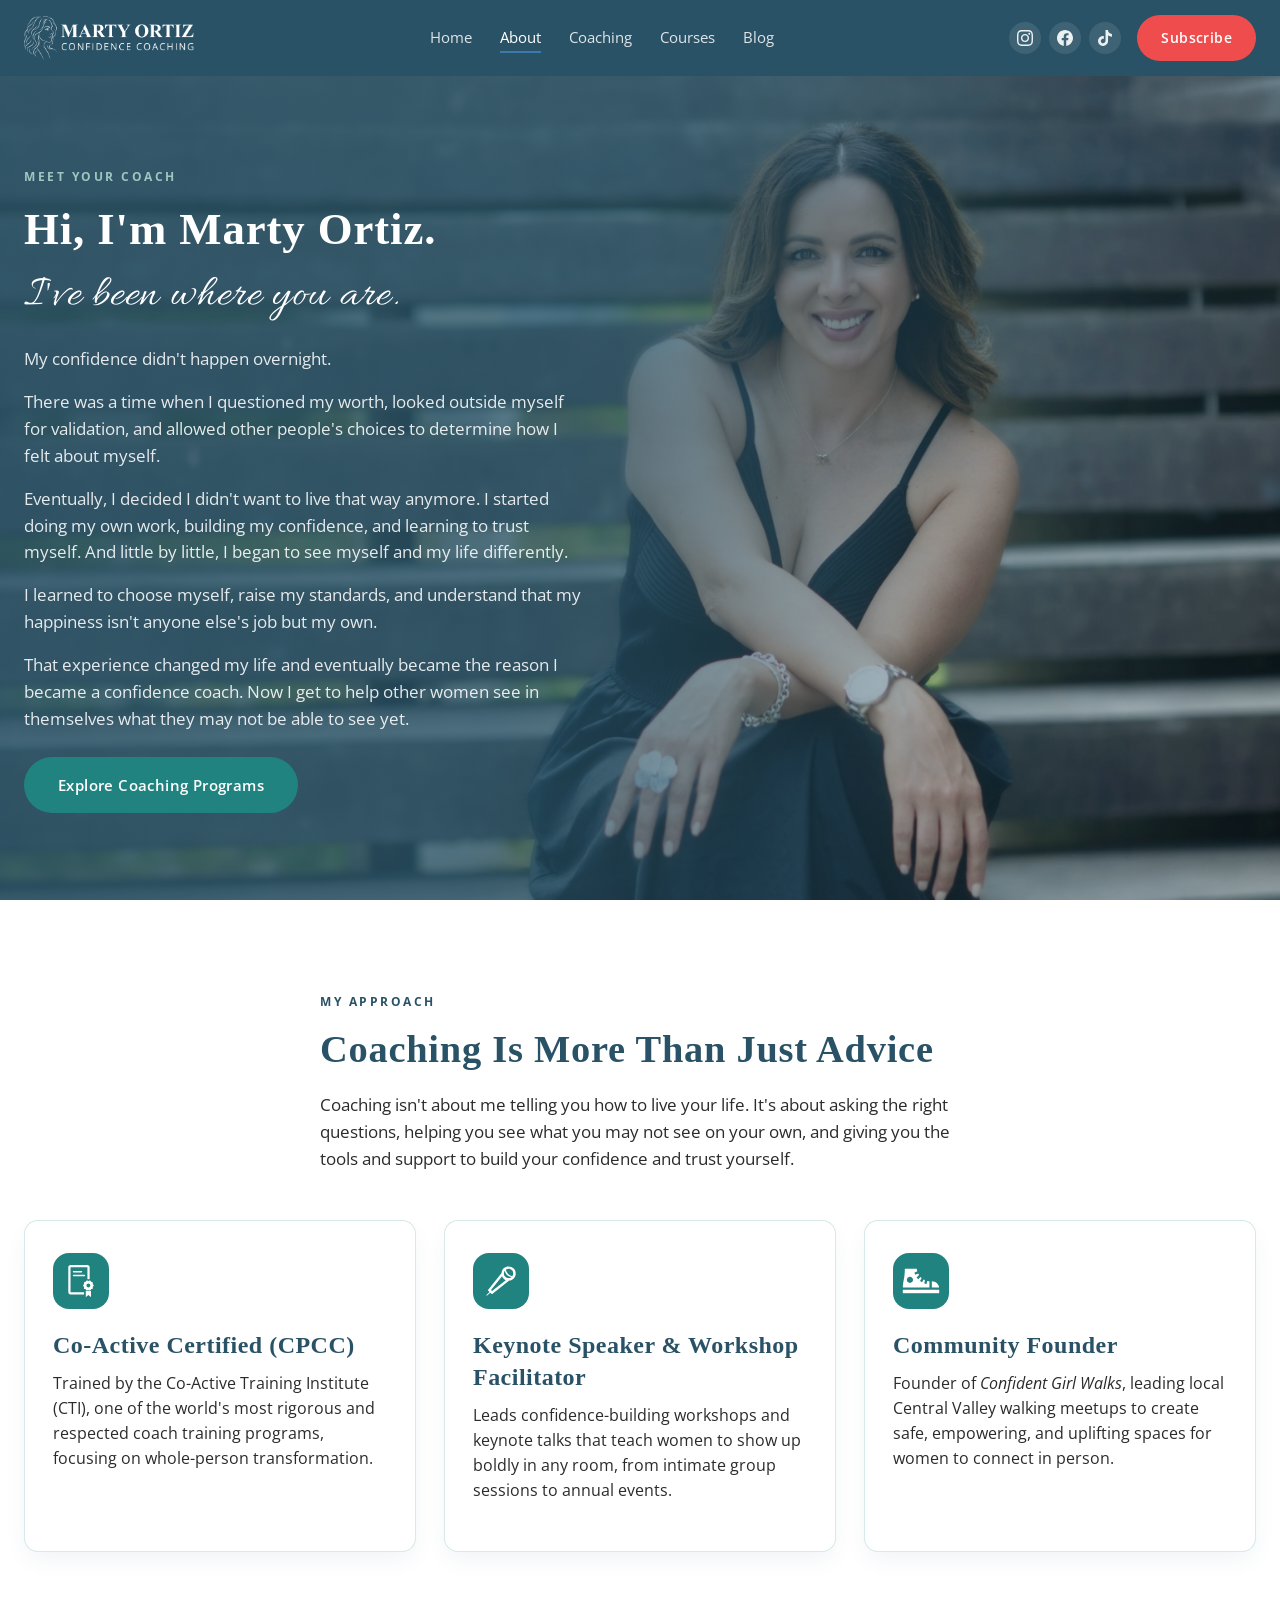
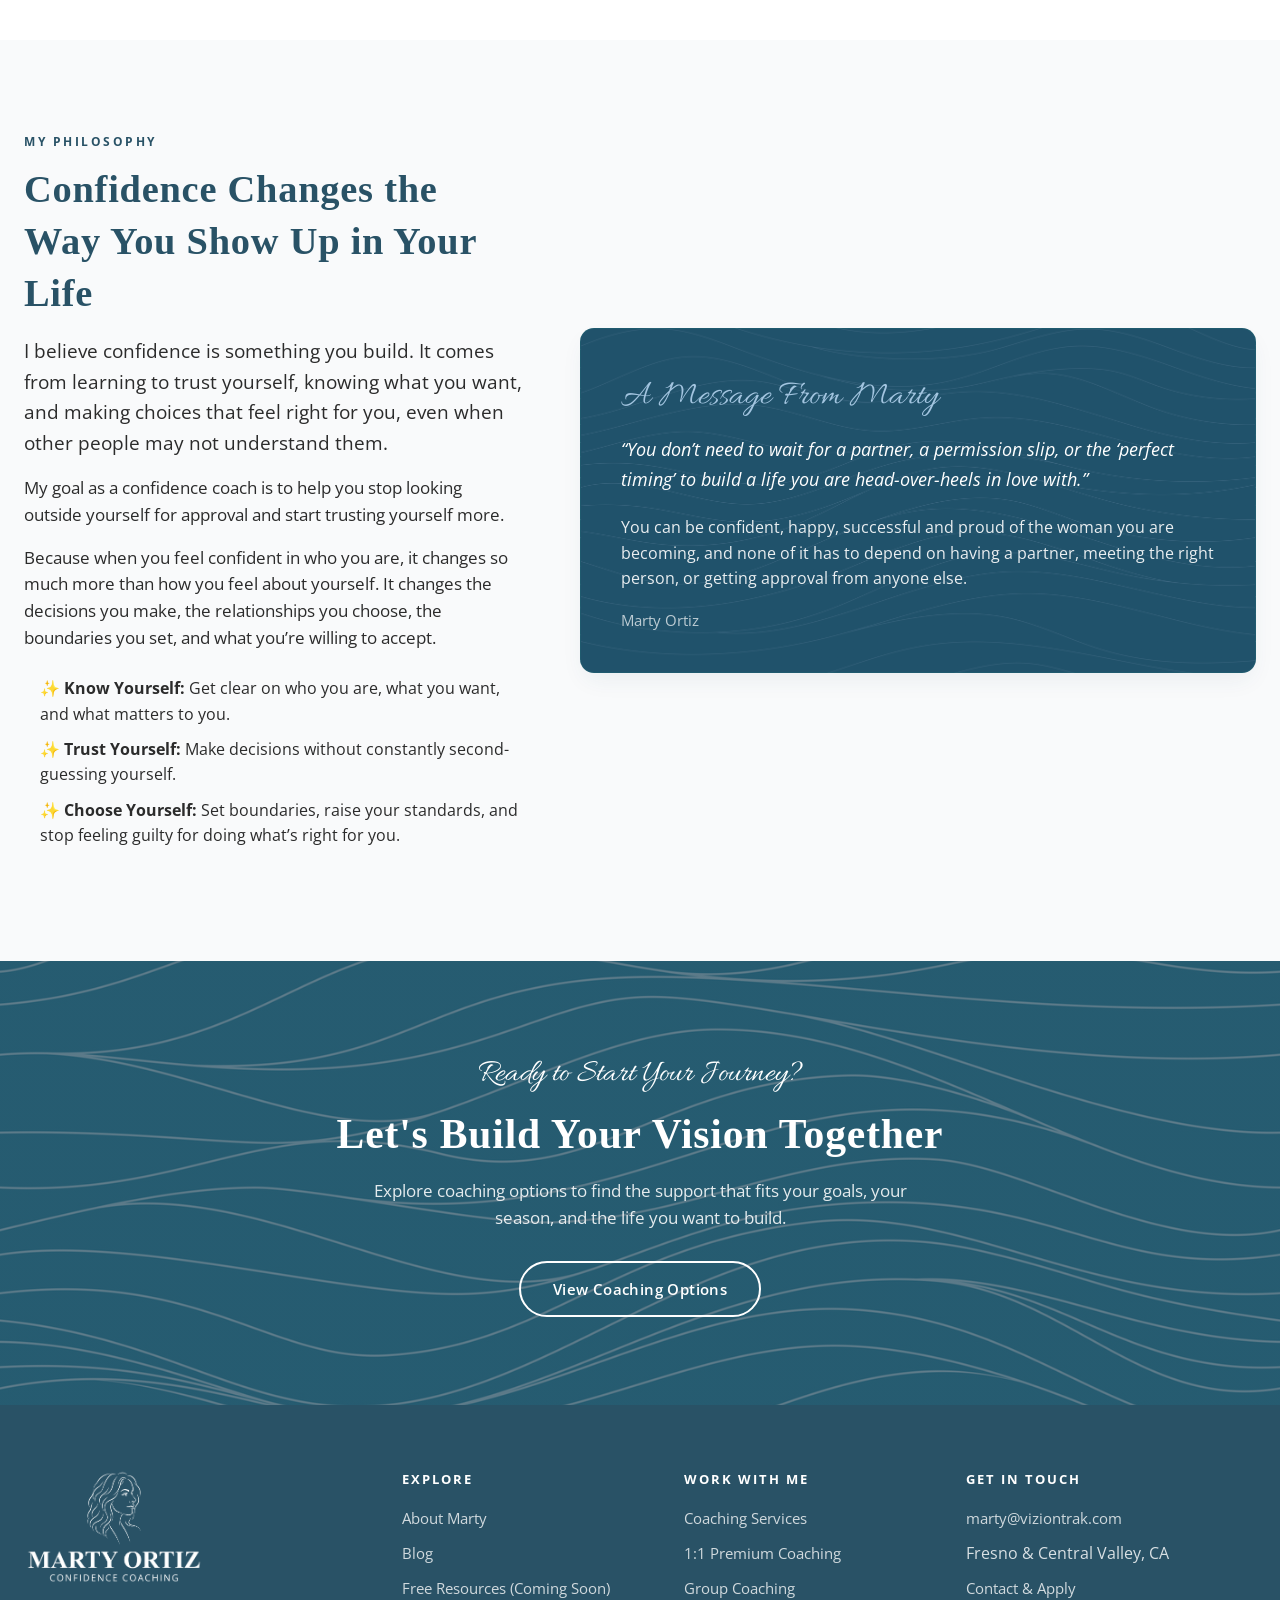
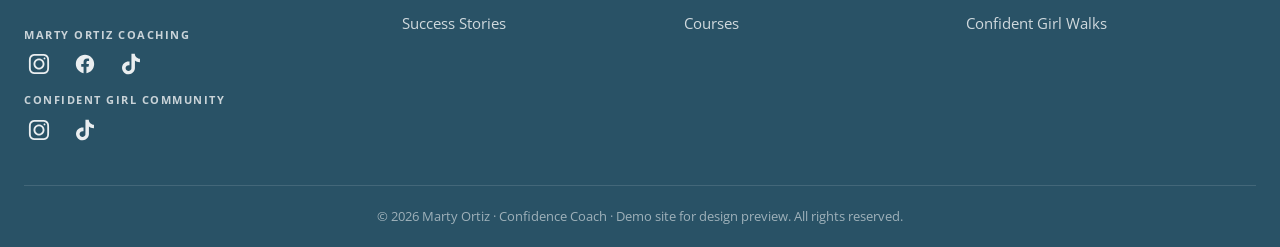
==== commit 8e180df0: "revision round two" ====
--- a/demo/about.html
+++ b/demo/about.html
@@ -1,4 +1,4 @@
-﻿<!DOCTYPE html>
+<!DOCTYPE html>
 <html lang="en">
 <head>
     <meta charset="UTF-8">
@@ -104,22 +104,24 @@
                 <div class="split reveal" style="align-items:center;">
                     <div>
                         <span class="eyebrow">My Philosophy</span>
-                        <h2>Singleness is Not a Problem to Be Solved</h2>
-                        <p class="lead">We live in a culture that often treats singleness as an awkward interim period. I believe it is one of the most fertile seasons of your entire life.</p>
-                        <p>Through my confidence coaching, my goal is to give you the practical mindset shifts, self-trust tools, and accountability needed to live boldly, travel, build a thriving career, and step into every room with unshakable confidence.</p>
+                        <h2>Confidence Changes the Way You Show Up in Your Life</h2>
+                        <p class="lead">I believe confidence is something you build. It comes from learning to trust yourself, knowing what you want, and making choices that feel right for you, even when other people may not understand them.</p>
+                        <p>My goal as a confidence coach is to help you stop looking outside yourself for approval and start trusting yourself more.</p>
+                        <p>Because when you feel confident in who you are, it changes so much more than how you feel about yourself. It changes the decisions you make, the relationships you choose, the boundaries you set, and what you&rsquo;re willing to accept.</p>
                         <ul style="margin: 1.5rem 0; padding-left: 1rem;">
-                            <li style="margin-bottom:0.6rem;">✨ <strong>Self-Discovery:</strong> Clarify who you are outside of relationships or expectations.</li>
-                            <li style="margin-bottom:0.6rem;">✨ <strong>Boundaries & Courage:</strong> Learn to say no to people-pleasing and yes to yourself.</li>
-                            <li style="margin-bottom:0.6rem;">✨ <strong>Actionable Steps:</strong> Turn insights into real daily habits and milestones.</li>
+                            <li style="margin-bottom:0.6rem;">✨ <strong>Know Yourself:</strong> Get clear on who you are, what you want, and what matters to you.</li>
+                            <li style="margin-bottom:0.6rem;">✨ <strong>Trust Yourself:</strong> Make decisions without constantly second-guessing yourself.</li>
+                            <li style="margin-bottom:0.6rem;">✨ <strong>Choose Yourself:</strong> Set boundaries, raise your standards, and stop feeling guilty for doing what&rsquo;s right for you.</li>
                         </ul>
                     </div>
                     <div>
                         <div class="card reveal" style="background-color:var(--brand-dark-navy); background-image:linear-gradient(rgba(41,82,102,0.78), rgba(41,82,102,0.78)), url('images/navy-texture-bg.jpg'); background-size:cover; background-position:center; color:white; padding:40px;">
                             <span class="accent-script" style="font-size:2.2rem; color:#a3c5e0; display:block; margin-bottom:10px;">A Message From Marty</span>
                             <blockquote style="font-size:1.1rem; line-height:1.7; font-style:italic; margin-bottom:20px;">
-                                "You don't need to wait for a partner, a permission slip, or the 'perfect timing' to build a life you are head-over-heels in love with."
+                                &ldquo;You don&rsquo;t need to wait for a partner, a permission slip, or the &lsquo;perfect timing&rsquo; to build a life you are head-over-heels in love with.&rdquo;
                             </blockquote>
-                            <p style="color:rgba(255,255,255,0.8); font-size:0.95rem; margin:0;">Marty Ortiz</p>
+                            <p style="color:rgba(255,255,255,0.9); font-size:1rem; line-height:1.6; margin-bottom:16px;">You can be confident, happy, successful and proud of the woman you are becoming, and none of it has to depend on having a partner, meeting the right person, or getting approval from anyone else.</p>
+                            <p style="color:rgba(255,255,255,0.7); font-size:0.95rem; margin:0;">Marty Ortiz</p>
                         </div>
                     </div>
                 </div>
